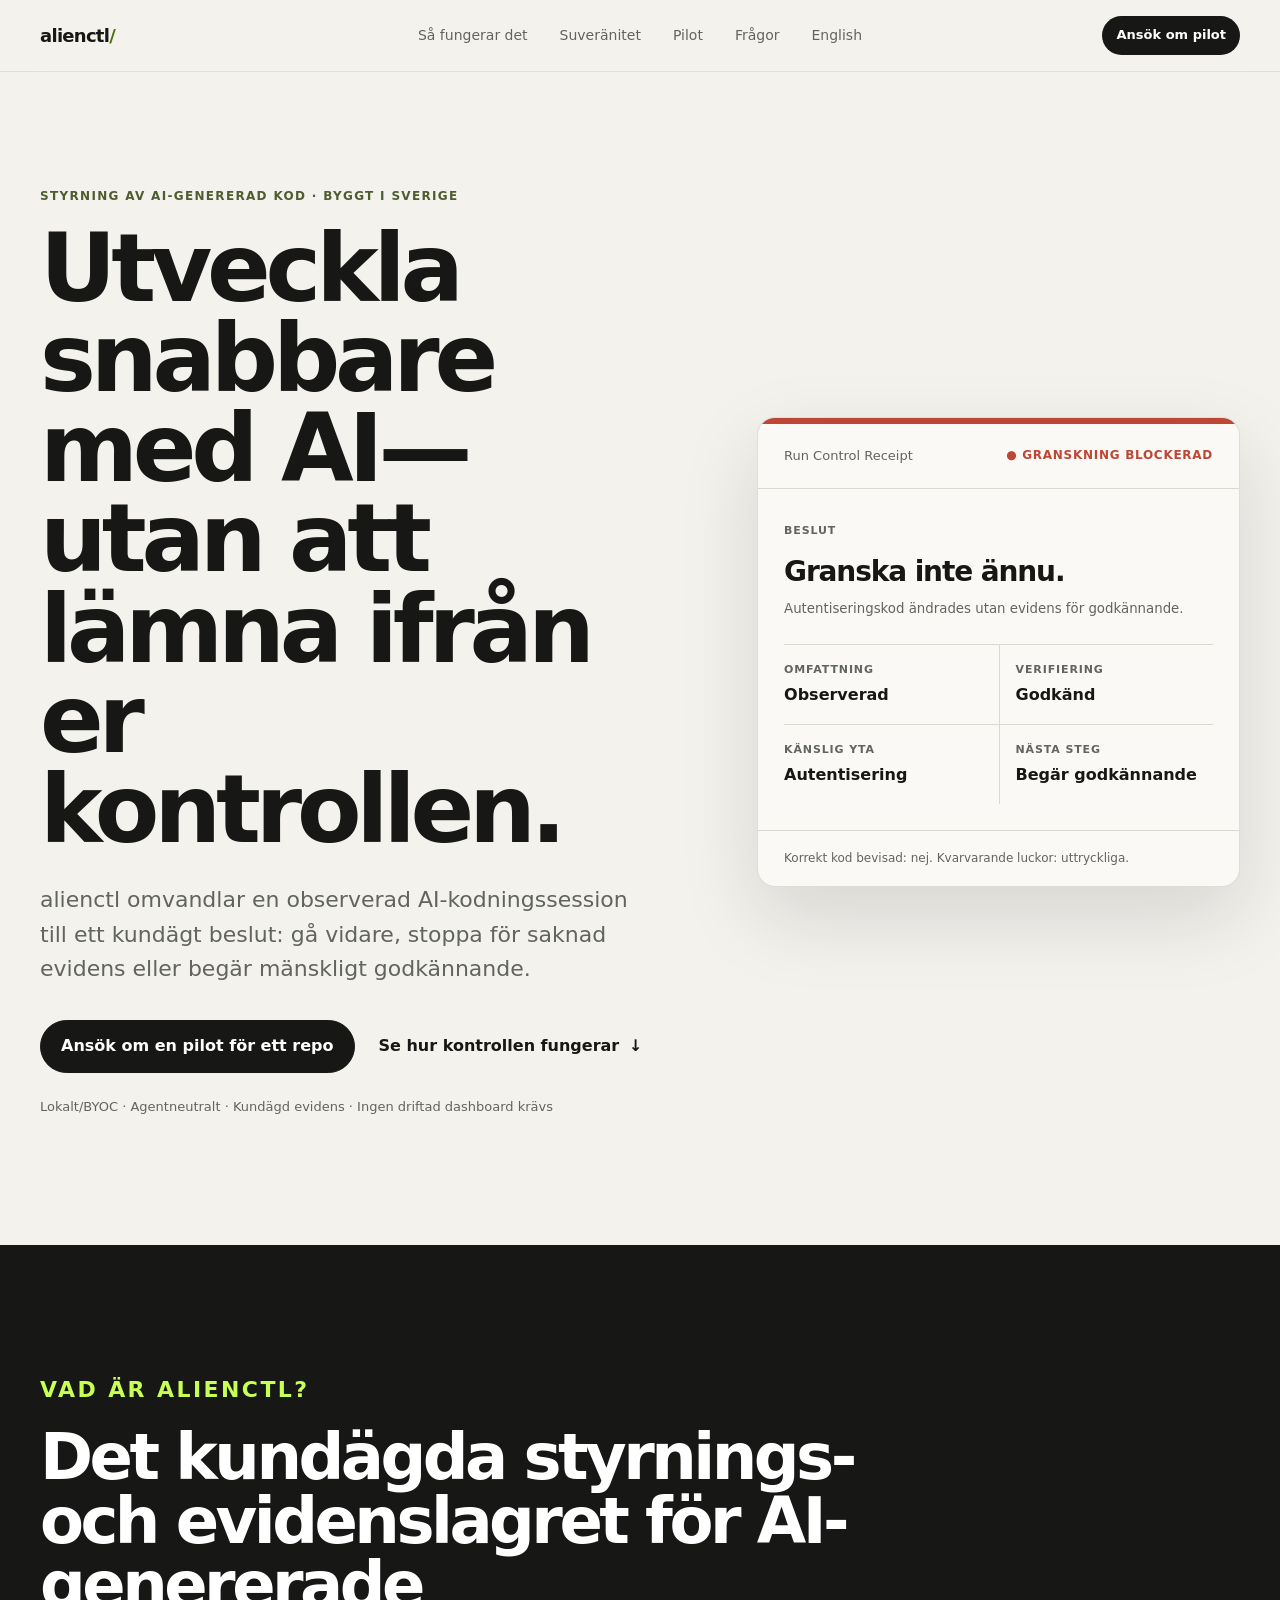
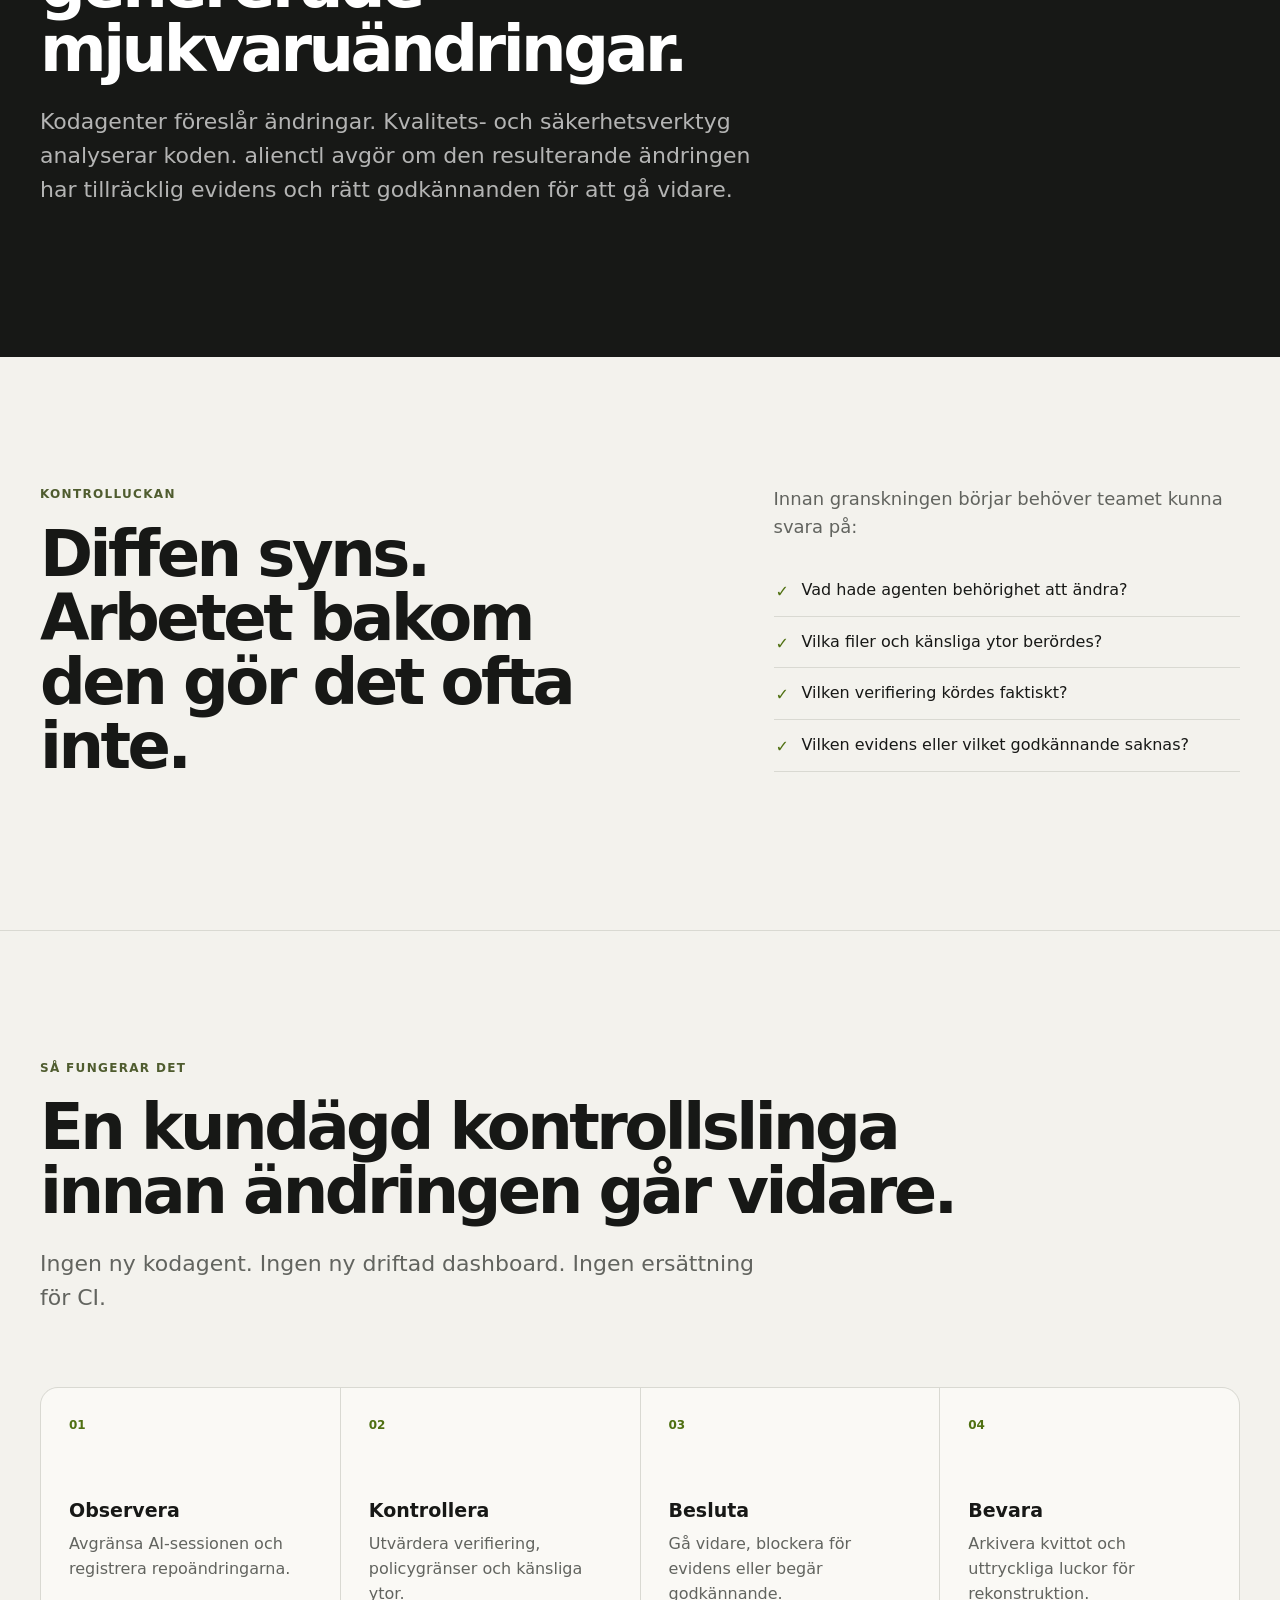
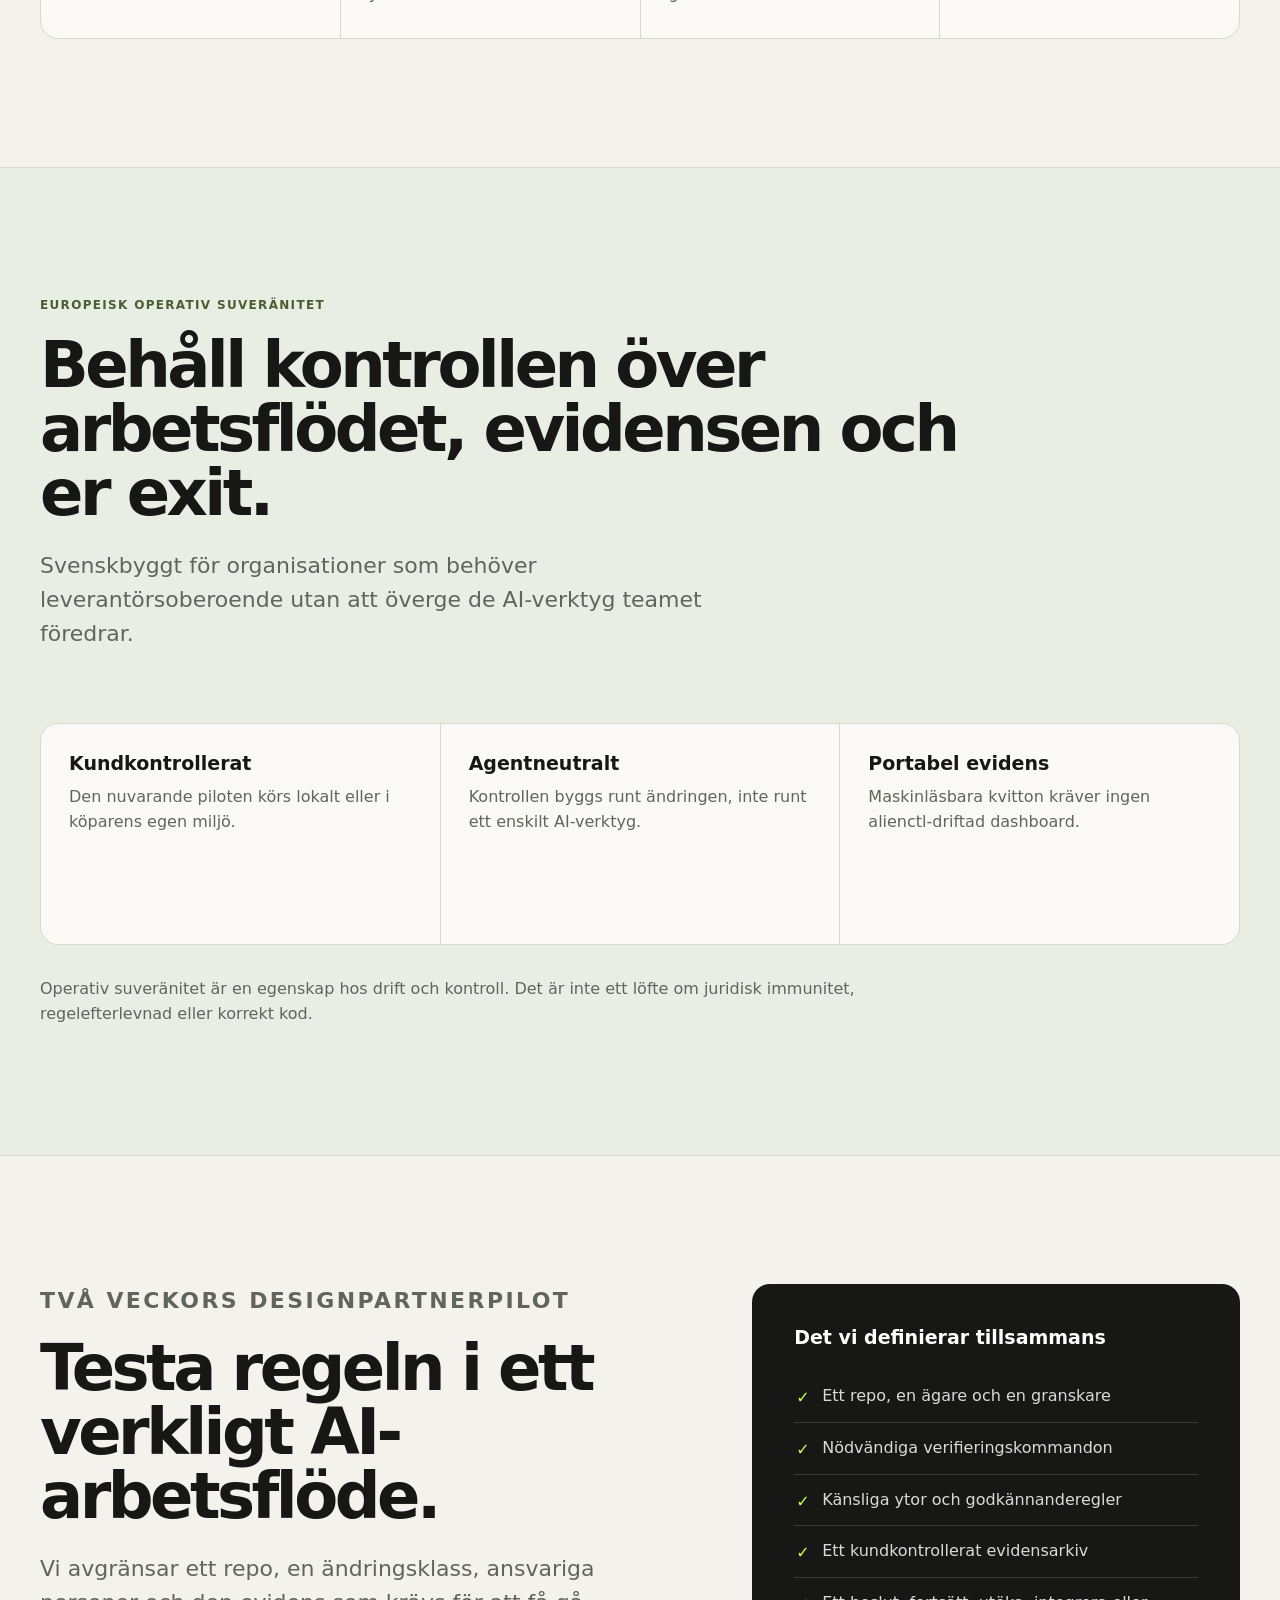
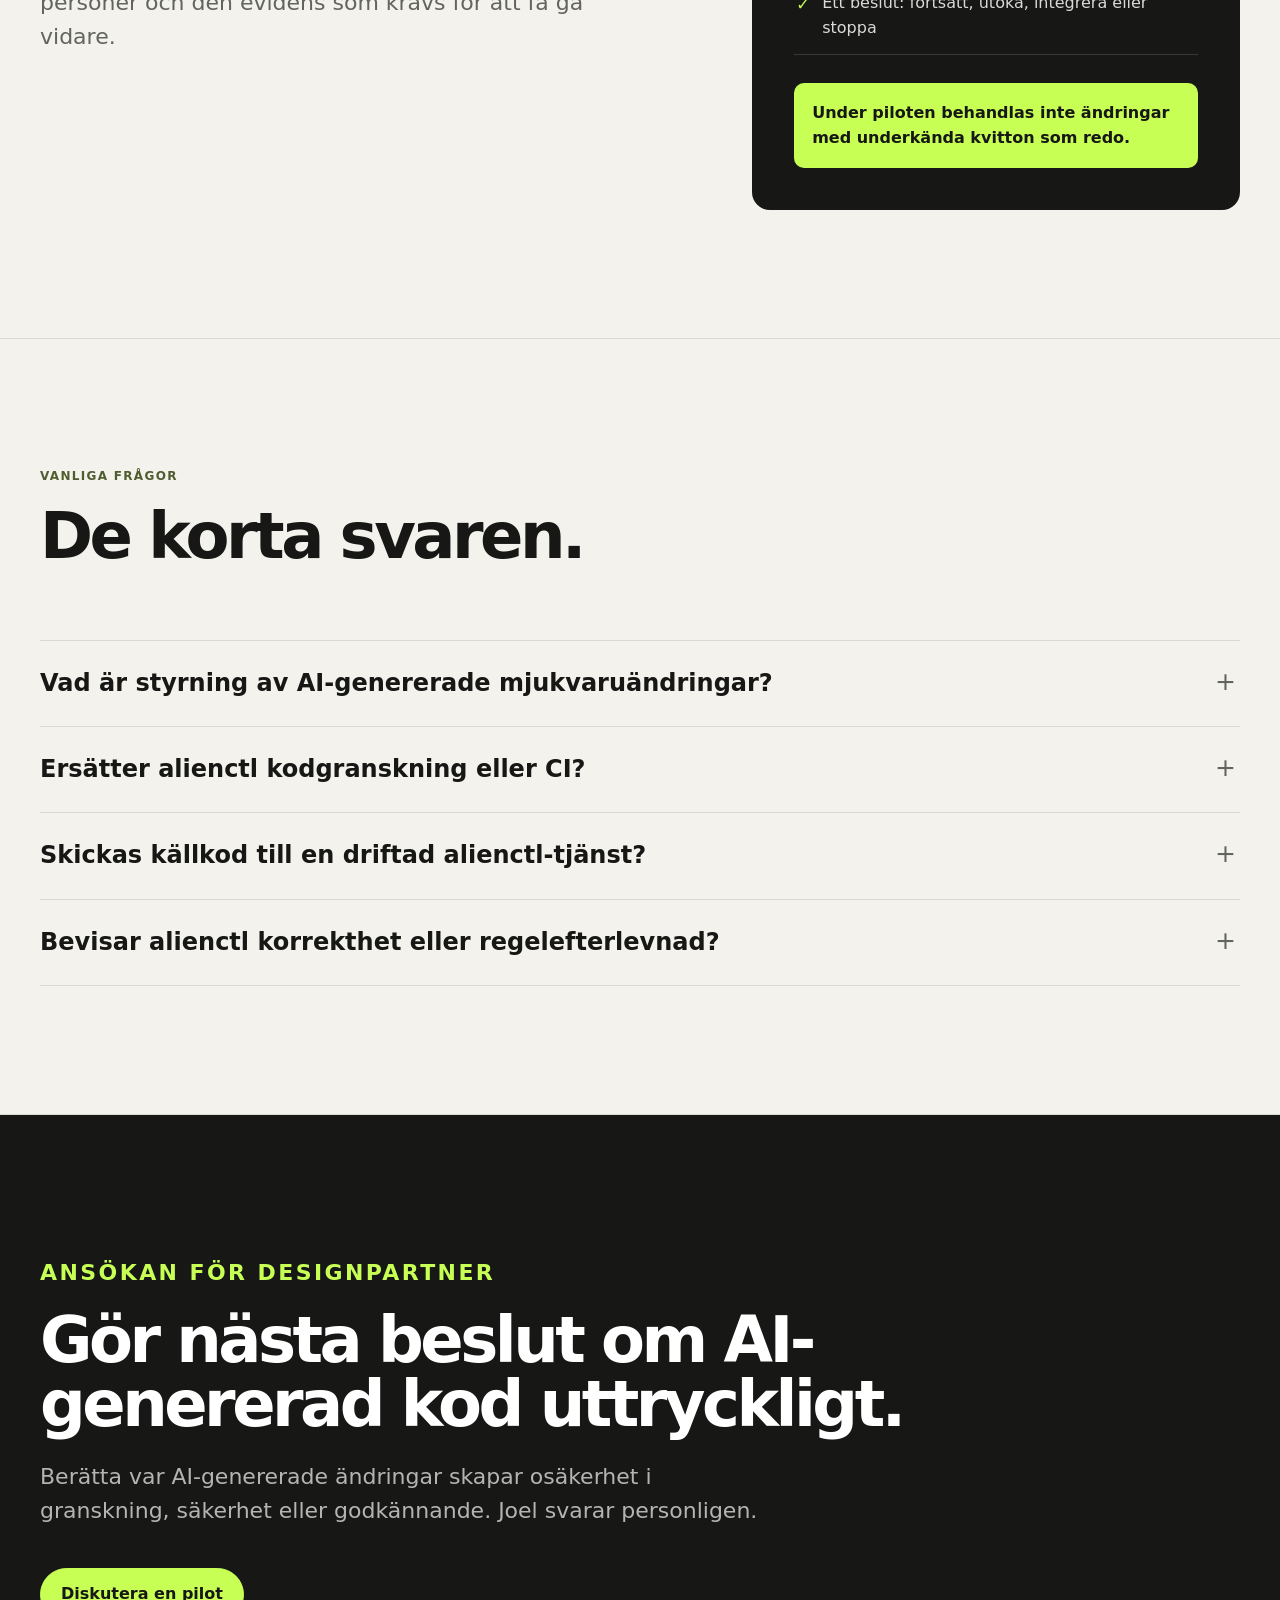
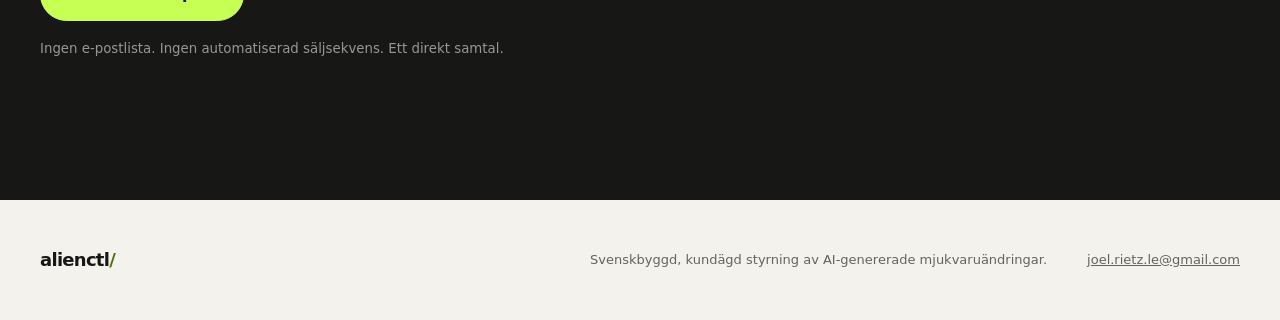
==== sv/index.html @ ac2ae933 "Add Swedish search entry point" ====
<!doctype html>
<html lang="sv">
  <head>
    <meta charset="utf-8">
    <meta name="viewport" content="width=device-width, initial-scale=1">
    <title>Styrning av AI-genererad kod för svenska team | alienctl</title>
    <meta name="description" content="Kundägd styrning och spårbar evidens för AI-genererade mjukvaruändringar. Svenskbyggt, lokalt eller i er molnmiljö, agentneutralt och tydligt med vad som inte är bevisat.">
    <meta name="robots" content="index, follow, max-image-preview:large">
    <meta name="theme-color" content="#f3f2ed">
    <link rel="canonical" href="https://alienctl.com/sv/">
    <link rel="alternate" hreflang="sv" href="https://alienctl.com/sv/">
    <link rel="alternate" hreflang="en" href="https://alienctl.com/">
    <link rel="alternate" hreflang="x-default" href="https://alienctl.com/">
    <link rel="icon" href="/favicon.svg" type="image/svg+xml">
    <link rel="stylesheet" href="/styles.css">
    <meta property="og:type" content="website">
    <meta property="og:locale" content="sv_SE">
    <meta property="og:site_name" content="alienctl">
    <meta property="og:title" content="Utveckla snabbare med AI-genererad kod—utan att lämna ifrån er kontrollen">
    <meta property="og:description" content="Svenskbyggd, kundägd styrning och evidens för AI-genererade mjukvaruändringar.">
    <meta property="og:url" content="https://alienctl.com/sv/">
    <script type="application/ld+json">
      {
        "@context": "https://schema.org",
        "@graph": [
          {
            "@type": "SoftwareApplication",
            "@id": "https://alienctl.com/#software",
            "name": "alienctl",
            "applicationCategory": "DeveloperApplication",
            "operatingSystem": "Linux",
            "url": "https://alienctl.com/sv/",
            "inLanguage": "sv",
            "description": "Ett svenskbyggt, kundägt styrnings- och evidenslager för AI-genererade mjukvaruändringar."
          },
          {
            "@type": "FAQPage",
            "@id": "https://alienctl.com/sv/#faq",
            "inLanguage": "sv",
            "mainEntity": [
              {
                "@type": "Question",
                "name": "Vad är styrning av AI-genererade mjukvaruändringar?",
                "acceptedAnswer": {
                  "@type": "Answer",
                  "text": "Det är en process som kontrollerar uppdrag, behörighet, observerade ändringar, verifiering, godkännanden och kvarvarande evidensluckor innan en AI-genererad ändring behandlas som redo att gå vidare."
                }
              },
              {
                "@type": "Question",
                "name": "Ersätter alienctl kodgranskning eller CI?",
                "acceptedAnswer": {
                  "@type": "Answer",
                  "text": "Nej. CI kontrollerar kod och byggen, och människor bedömer själva ändringen. alienctl avgör om den observerade arbetsprocessen har tillräcklig evidens och rätt godkännanden för att gå vidare."
                }
              },
              {
                "@type": "Question",
                "name": "Bevisar alienctl att koden är korrekt eller regelefterlevande?",
                "acceptedAnswer": {
                  "@type": "Answer",
                  "text": "Nej. alienctl redovisar avgränsad evidens och kvarvarande luckor. Det bevisar inte kodens korrekthet, produktionssäkerhet, regelefterlevnad eller ekonomisk nytta."
                }
              }
            ]
          }
        ]
      }
    </script>
  </head>
  <body>
    <a class="skip-link" href="#main">Hoppa till innehållet</a>
    <header class="site-header" aria-label="Sidhuvud">
      <a class="brand" href="/sv/" aria-label="alienctl startsida">alienctl<span aria-hidden="true">/</span></a>
      <nav class="nav" aria-label="Huvudmeny">
        <a href="#sa-fungerar-det">Så fungerar det</a>
        <a href="#suveranitet">Suveränitet</a>
        <a href="#pilot">Pilot</a>
        <a href="#faq">Frågor</a>
        <a href="/" lang="en">English</a>
      </nav>
      <a class="header-cta" href="#ansok">Ansök om pilot</a>
    </header>

    <main id="main">
      <section class="hero" aria-labelledby="hero-title">
        <div class="hero-copy">
          <p class="eyebrow">Styrning av AI-genererad kod · Byggt i Sverige</p>
          <h1 id="hero-title">Utveckla snabbare med AI—utan att lämna ifrån er kontrollen.</h1>
          <p class="hero-lede">
            alienctl omvandlar en observerad AI-kodningssession till ett kundägt
            beslut: gå vidare, stoppa för saknad evidens eller begär mänskligt godkännande.
          </p>
          <div class="cta-row">
            <a class="button primary" href="#ansok">Ansök om en pilot för ett repo</a>
            <a class="text-link" href="#sa-fungerar-det">Se hur kontrollen fungerar <span aria-hidden="true">↓</span></a>
          </div>
          <p class="trust-line">Lokalt/BYOC · Agentneutralt · Kundägd evidens · Ingen driftad dashboard krävs</p>
        </div>

        <aside class="receipt" aria-label="Exempel på Run Control Receipt">
          <div class="receipt-header">
            <span>Run Control Receipt</span>
            <strong><span aria-hidden="true">●</span> Granskning blockerad</strong>
          </div>
          <div class="receipt-decision">
            <span>Beslut</span>
            <p>Granska inte ännu.</p>
            <small>Autentiseringskod ändrades utan evidens för godkännande.</small>
          </div>
          <dl class="receipt-facts">
            <div><dt>Omfattning</dt><dd>Observerad</dd></div>
            <div><dt>Verifiering</dt><dd>Godkänd</dd></div>
            <div><dt>Känslig yta</dt><dd>Autentisering</dd></div>
            <div><dt>Nästa steg</dt><dd>Begär godkännande</dd></div>
          </dl>
          <p class="receipt-footnote">Korrekt kod bevisad: nej. Kvarvarande luckor: uttryckliga.</p>
        </aside>
      </section>

      <section class="definition" aria-labelledby="definition-title">
        <p class="section-kicker">Vad är alienctl?</p>
        <h2 id="definition-title">Det kundägda styrnings- och evidenslagret för AI-genererade mjukvaruändringar.</h2>
        <p>
          Kodagenter föreslår ändringar. Kvalitets- och säkerhetsverktyg analyserar
          koden. alienctl avgör om den resulterande ändringen har tillräcklig
          evidens och rätt godkännanden för att gå vidare.
        </p>
      </section>

      <section class="section problem" aria-labelledby="problem-title">
        <div class="section-heading">
          <p class="section-kicker">Kontrolluckan</p>
          <h2 id="problem-title">Diffen syns. Arbetet bakom den gör det ofta inte.</h2>
        </div>
        <div class="problem-copy">
          <p>Innan granskningen börjar behöver teamet kunna svara på:</p>
          <ul class="check-list">
            <li>Vad hade agenten behörighet att ändra?</li>
            <li>Vilka filer och känsliga ytor berördes?</li>
            <li>Vilken verifiering kördes faktiskt?</li>
            <li>Vilken evidens eller vilket godkännande saknas?</li>
          </ul>
        </div>
      </section>

      <section class="section" id="sa-fungerar-det" aria-labelledby="how-title">
        <div class="section-heading">
          <p class="section-kicker">Så fungerar det</p>
          <h2 id="how-title">En kundägd kontrollslinga innan ändringen går vidare.</h2>
          <p>Ingen ny kodagent. Ingen ny driftad dashboard. Ingen ersättning för CI.</p>
        </div>
        <ol class="steps">
          <li><span>01</span><h3>Observera</h3><p>Avgränsa AI-sessionen och registrera repoändringarna.</p></li>
          <li><span>02</span><h3>Kontrollera</h3><p>Utvärdera verifiering, policygränser och känsliga ytor.</p></li>
          <li><span>03</span><h3>Besluta</h3><p>Gå vidare, blockera för evidens eller begär godkännande.</p></li>
          <li><span>04</span><h3>Bevara</h3><p>Arkivera kvittot och uttryckliga luckor för rekonstruktion.</p></li>
        </ol>
      </section>

      <section class="section sovereignty" id="suveranitet" aria-labelledby="sovereignty-title">
        <div class="section-heading">
          <p class="section-kicker">Europeisk operativ suveränitet</p>
          <h2 id="sovereignty-title">Behåll kontrollen över arbetsflödet, evidensen och er exit.</h2>
          <p>Svenskbyggt för organisationer som behöver leverantörsoberoende utan att överge de AI-verktyg teamet föredrar.</p>
        </div>
        <div class="sovereignty-grid">
          <article><h3>Kundkontrollerat</h3><p>Den nuvarande piloten körs lokalt eller i köparens egen miljö.</p></article>
          <article><h3>Agentneutralt</h3><p>Kontrollen byggs runt ändringen, inte runt ett enskilt AI-verktyg.</p></article>
          <article><h3>Portabel evidens</h3><p>Maskinläsbara kvitton kräver ingen alienctl-driftad dashboard.</p></article>
        </div>
        <p class="boundary-note">
          Operativ suveränitet är en egenskap hos drift och kontroll. Det är inte
          ett löfte om juridisk immunitet, regelefterlevnad eller korrekt kod.
        </p>
      </section>

      <section class="section pilot" id="pilot" aria-labelledby="pilot-title">
        <div class="pilot-intro">
          <p class="section-kicker">Två veckors designpartnerpilot</p>
          <h2 id="pilot-title">Testa regeln i ett verkligt AI-arbetsflöde.</h2>
          <p>Vi avgränsar ett repo, en ändringsklass, ansvariga personer och den evidens som krävs för att få gå vidare.</p>
        </div>
        <div class="pilot-card">
          <h3>Det vi definierar tillsammans</h3>
          <ul class="check-list">
            <li>Ett repo, en ägare och en granskare</li>
            <li>Nödvändiga verifieringskommandon</li>
            <li>Känsliga ytor och godkännanderegler</li>
            <li>Ett kundkontrollerat evidensarkiv</li>
            <li>Ett beslut: fortsätt, utöka, integrera eller stoppa</li>
          </ul>
          <p class="pilot-rule">Under piloten behandlas inte ändringar med underkända kvitton som redo.</p>
        </div>
      </section>

      <section class="section faq" id="faq" aria-labelledby="faq-title">
        <div class="section-heading">
          <p class="section-kicker">Vanliga frågor</p>
          <h2 id="faq-title">De korta svaren.</h2>
        </div>
        <div class="faq-list">
          <details>
            <summary>Vad är styrning av AI-genererade mjukvaruändringar?</summary>
            <p>En process som kontrollerar uppdrag, behörighet, observerade ändringar, verifiering, godkännanden och kvarvarande evidensluckor innan ändringen går vidare.</p>
          </details>
          <details>
            <summary>Ersätter alienctl kodgranskning eller CI?</summary>
            <p>Nej. CI kontrollerar kod och byggen, och människor bedömer ändringen. alienctl avgör om arbetsprocessen har tillräcklig evidens och rätt godkännanden.</p>
          </details>
          <details>
            <summary>Skickas källkod till en driftad alienctl-tjänst?</summary>
            <p>Den nuvarande piloten är lokal och köparkontrollerad. Den kräver ingen driftad dashboard, tredjepartsanalys eller alienctl-hanterade autentiseringsuppgifter.</p>
          </details>
          <details>
            <summary>Bevisar alienctl korrekthet eller regelefterlevnad?</summary>
            <p>Nej. alienctl redovisar avgränsad evidens och luckor. Det bevisar inte kodens korrekthet, produktionssäkerhet, regelefterlevnad eller ekonomisk nytta.</p>
          </details>
        </div>
      </section>

      <section class="apply" id="ansok" aria-labelledby="apply-title">
        <p class="section-kicker">Ansökan för designpartner</p>
        <h2 id="apply-title">Gör nästa beslut om AI-genererad kod uttryckligt.</h2>
        <p>Berätta var AI-genererade ändringar skapar osäkerhet i granskning, säkerhet eller godkännande. Joel svarar personligen.</p>
        <a class="button light" href="mailto:joel.rietz.le@gmail.com?subject=Svensk%20designpartnerpilot%20f%C3%B6r%20alienctl&amp;body=Organisation%3A%0ARoll%3A%0ALand%3A%0AAI-verktyg%3A%0ATyp%20av%20repo%3A%0ASt%C3%B6rsta%20gransknings-%20eller%20s%C3%A4kerhetsproblemet%3A%0A%C3%96nskad%20start%3A">Diskutera en pilot</a>
        <small>Ingen e-postlista. Ingen automatiserad säljsekvens. Ett direkt samtal.</small>
      </section>
    </main>

    <footer class="site-footer">
      <a class="brand footer-brand" href="/sv/">alienctl<span aria-hidden="true">/</span></a>
      <p>Svenskbyggd, kundägd styrning av AI-genererade mjukvaruändringar.</p>
      <a href="mailto:joel.rietz.le@gmail.com">joel.rietz.le@gmail.com</a>
    </footer>
  </body>
</html>
---- styles.css ----
:root {
  color-scheme: light;
  --ink: #171816;
  --muted: #62645f;
  --line: #d9d9d2;
  --paper: #f3f2ed;
  --surface: #faf9f5;
  --white: #ffffff;
  --signal: #c7ff54;
  --signal-dark: #4f7011;
  --danger: #bd4635;
  --radius: 18px;
  --content: 1200px;
}

* {
  box-sizing: border-box;
}

html {
  scroll-behavior: smooth;
}

body {
  margin: 0;
  background: var(--paper);
  color: var(--ink);
  font-family:
    Inter, ui-sans-serif, system-ui, -apple-system, BlinkMacSystemFont, "Segoe UI",
    sans-serif;
  font-size: 16px;
  line-height: 1.55;
  text-rendering: optimizeLegibility;
}

a {
  color: inherit;
}

button,
a {
  -webkit-tap-highlight-color: transparent;
}

:focus-visible {
  outline: 3px solid var(--signal-dark);
  outline-offset: 4px;
}

.skip-link {
  position: fixed;
  top: 12px;
  left: 12px;
  z-index: 100;
  padding: 10px 14px;
  border-radius: 6px;
  background: var(--ink);
  color: var(--white);
  transform: translateY(-160%);
}

.skip-link:focus {
  transform: translateY(0);
}

.site-header {
  position: sticky;
  top: 0;
  z-index: 20;
  display: grid;
  grid-template-columns: 1fr auto 1fr;
  align-items: center;
  gap: 32px;
  min-height: 72px;
  padding: 12px max(24px, calc((100vw - var(--content)) / 2));
  border-bottom: 1px solid rgba(23, 24, 22, 0.09);
  background: rgba(243, 242, 237, 0.92);
  backdrop-filter: blur(18px);
}

.brand {
  width: max-content;
  font-size: 18px;
  font-weight: 780;
  letter-spacing: -0.04em;
  text-decoration: none;
}

.brand span {
  color: var(--signal-dark);
}

.nav {
  display: flex;
  align-items: center;
  gap: 32px;
  color: var(--muted);
  font-size: 14px;
}

.nav a,
.header-cta,
.text-link {
  text-decoration: none;
}

.nav a:hover,
.header-cta:hover,
.text-link:hover {
  color: var(--ink);
}

.header-cta {
  justify-self: end;
  padding: 9px 14px;
  border-radius: 999px;
  background: var(--ink);
  color: var(--white);
  font-size: 13px;
  font-weight: 720;
}

.hero,
.section,
.definition,
.rule,
.apply,
.site-footer {
  padding-right: max(24px, calc((100vw - var(--content)) / 2));
  padding-left: max(24px, calc((100vw - var(--content)) / 2));
}

.hero {
  display: grid;
  grid-template-columns: minmax(0, 1.12fr) minmax(360px, 0.88fr);
  gap: clamp(48px, 8vw, 112px);
  align-items: center;
  min-height: calc(100svh - 72px);
  padding-top: clamp(64px, 9vw, 128px);
  padding-bottom: clamp(72px, 10vw, 136px);
}

.hero-copy {
  max-width: 720px;
}

.eyebrow,
.section-kicker {
  margin: 0 0 18px;
  color: #4f5c2f;
  font-size: 12px;
  font-weight: 800;
  letter-spacing: 0.11em;
  text-transform: uppercase;
}

h1,
h2,
h3,
p {
  margin-top: 0;
}

h1,
h2 {
  font-weight: 710;
  letter-spacing: -0.055em;
}

h1 {
  max-width: 820px;
  margin-bottom: 28px;
  font-size: clamp(52px, 7.5vw, 94px);
  line-height: 0.96;
}

h2 {
  max-width: 920px;
  margin-bottom: 24px;
  font-size: clamp(36px, 5vw, 64px);
  line-height: 1;
}

h3 {
  margin-bottom: 10px;
  font-size: 19px;
  line-height: 1.22;
}

.hero-lede,
.definition > p,
.section-heading > p:last-child,
.pilot-intro > p,
.apply > p {
  max-width: 720px;
  color: var(--muted);
  font-size: clamp(18px, 2vw, 22px);
}

.cta-row {
  display: flex;
  flex-wrap: wrap;
  align-items: center;
  gap: 24px;
  margin-top: 34px;
}

.button {
  display: inline-flex;
  align-items: center;
  justify-content: center;
  min-height: 52px;
  padding: 13px 20px;
  border: 1px solid var(--ink);
  border-radius: 999px;
  background: var(--ink);
  color: var(--white);
  font-weight: 750;
  text-decoration: none;
  transition: transform 150ms ease, box-shadow 150ms ease, background 150ms ease;
}

.button:hover {
  transform: translateY(-2px);
  box-shadow: 0 10px 24px rgba(23, 24, 22, 0.16);
}

.text-link {
  padding: 10px 0;
  font-weight: 680;
}

.text-link span {
  display: inline-block;
  margin-left: 4px;
  transition: transform 150ms ease;
}

.text-link:hover span {
  transform: translateY(3px);
}

.trust-line {
  margin: 24px 0 0;
  color: var(--muted);
  font-size: 13px;
}

.receipt {
  position: relative;
  width: min(100%, 500px);
  justify-self: end;
  overflow: hidden;
  border: 1px solid rgba(23, 24, 22, 0.12);
  border-radius: var(--radius);
  background: var(--surface);
  box-shadow: 0 30px 80px rgba(23, 24, 22, 0.13);
}

.receipt::before {
  display: block;
  width: 100%;
  height: 6px;
  background: var(--danger);
  content: "";
}

.receipt-header {
  display: flex;
  justify-content: space-between;
  gap: 16px;
  padding: 22px 26px;
  border-bottom: 1px solid var(--line);
  color: var(--muted);
  font-size: 13px;
}

.receipt-header strong {
  color: var(--danger);
  font-size: 12px;
  letter-spacing: 0.06em;
  text-transform: uppercase;
}

.receipt-decision {
  padding: 28px 26px 24px;
}

.receipt-decision > span,
.receipt-facts dt {
  color: var(--muted);
  font-size: 11px;
  font-weight: 760;
  letter-spacing: 0.08em;
  text-transform: uppercase;
}

.receipt-decision p {
  margin: 8px 0 2px;
  font-size: 28px;
  font-weight: 760;
  letter-spacing: -0.04em;
}

.receipt-decision small,
.receipt-footnote {
  color: var(--muted);
}

.receipt-facts {
  display: grid;
  grid-template-columns: 1fr 1fr;
  margin: 0;
  padding: 0 26px 26px;
}

.receipt-facts div {
  padding: 16px 0;
  border-top: 1px solid var(--line);
}

.receipt-facts div:nth-child(odd) {
  padding-right: 16px;
}

.receipt-facts div:nth-child(even) {
  padding-left: 16px;
  border-left: 1px solid var(--line);
}

.receipt-facts dd {
  margin: 5px 0 0;
  font-weight: 680;
}

.receipt-footnote {
  margin: 0;
  padding: 18px 26px;
  border-top: 1px solid var(--line);
  font-size: 12px;
}

.definition,
.rule {
  padding-top: clamp(72px, 10vw, 128px);
  padding-bottom: clamp(72px, 10vw, 128px);
  background: var(--ink);
  color: var(--white);
}

.definition .section-kicker,
.rule .section-kicker,
.apply .section-kicker {
  color: var(--signal);
}

.definition > p,
.rule > p,
.apply > p {
  color: rgba(255, 255, 255, 0.68);
}

.section {
  padding-top: clamp(72px, 10vw, 132px);
  padding-bottom: clamp(72px, 10vw, 132px);
  border-bottom: 1px solid var(--line);
}

.section-heading {
  margin-bottom: clamp(40px, 6vw, 72px);
}

.problem {
  display: grid;
  grid-template-columns: minmax(0, 1.15fr) minmax(320px, 0.85fr);
  gap: clamp(48px, 8vw, 112px);
  align-items: start;
}

.problem .section-heading {
  margin-bottom: 0;
}

.problem-copy > p {
  margin-bottom: 24px;
  color: var(--muted);
  font-size: 18px;
}

.check-list {
  margin: 0;
  padding: 0;
  list-style: none;
}

.check-list li {
  position: relative;
  padding: 13px 0 13px 28px;
  border-bottom: 1px solid var(--line);
}

.check-list li::before {
  position: absolute;
  top: 15px;
  left: 2px;
  color: var(--signal-dark);
  font-weight: 900;
  content: "✓";
}

.steps,
.role-grid,
.distinction-grid,
.layer-grid,
.sovereignty-grid {
  display: grid;
  grid-template-columns: repeat(4, minmax(0, 1fr));
  gap: 1px;
  margin: 0;
  padding: 0;
  border: 1px solid var(--line);
  border-radius: var(--radius);
  background: var(--line);
  overflow: hidden;
  list-style: none;
}

.steps li,
.role-grid article,
.distinction-grid article,
.layer-grid article,
.sovereignty-grid article {
  min-height: 250px;
  padding: 28px;
  background: var(--surface);
}

.steps span,
.role-number {
  display: block;
  margin: 0 0 64px;
  color: var(--signal-dark);
  font-size: 12px;
  font-weight: 800;
}

.steps p,
.role-grid article > p:last-child,
.distinction-grid p {
  margin-bottom: 0;
  color: var(--muted);
}

.rule h2 {
  max-width: 1080px;
  font-size: clamp(42px, 7vw, 84px);
}

.rule > p {
  max-width: 680px;
  margin-bottom: 0;
  font-size: 19px;
}

.role-number {
  margin-bottom: 80px;
}

.distinction {
  background: var(--surface);
}

.distinction-grid article {
  background: var(--paper);
}

.layer-grid {
  grid-template-columns: repeat(3, minmax(0, 1fr));
}

.sovereignty {
  background: #e9eee5;
}

.sovereignty-grid {
  grid-template-columns: repeat(3, minmax(0, 1fr));
}

.sovereignty-grid article {
  min-height: 220px;
}

.sovereignty-grid p {
  color: var(--muted);
}

.table-scroll {
  overflow-x: auto;
}

.layer-grid article {
  background: var(--paper);
}

.layer-grid article > p:last-child {
  margin-bottom: 0;
  color: var(--muted);
}

.boundary-note {
  max-width: 820px;
  margin: 32px 0 0;
  color: var(--muted);
  font-size: 16px;
}

.resources {
  background: var(--surface);
}

.resource-grid {
  display: grid;
  grid-template-columns: repeat(2, minmax(0, 1fr));
  gap: 18px;
}

.resource-grid > a {
  min-height: 320px;
  padding: clamp(28px, 4vw, 42px);
  border: 1px solid var(--line);
  border-radius: var(--radius);
  background: var(--paper);
  text-decoration: none;
  transition: transform 150ms ease, box-shadow 150ms ease;
}

.resource-grid > a:hover {
  transform: translateY(-3px);
  box-shadow: 0 18px 44px rgba(23, 24, 22, 0.1);
}

.resource-grid span {
  display: block;
  margin-bottom: 56px;
  color: var(--signal-dark);
  font-size: 12px;
  font-weight: 800;
  letter-spacing: 0.08em;
  text-transform: uppercase;
}

.resource-grid h3 {
  max-width: 520px;
  font-size: clamp(24px, 3vw, 34px);
  letter-spacing: -0.04em;
}

.resource-grid p {
  max-width: 560px;
  color: var(--muted);
}

.resource-grid strong {
  display: inline-block;
  margin-top: 20px;
  font-size: 14px;
}

.guide-main {
  background: var(--surface);
}

.guide-hero,
.guide-content,
.guide-cta {
  padding-right: max(24px, calc((100vw - 860px) / 2));
  padding-left: max(24px, calc((100vw - 860px) / 2));
}

.guide-hero {
  padding-top: clamp(72px, 10vw, 132px);
  padding-bottom: clamp(64px, 8vw, 104px);
}

.guide-hero h1 {
  max-width: 900px;
  font-size: clamp(46px, 7vw, 78px);
}

.guide-meta {
  margin: 26px 0 0;
  color: var(--muted);
  font-size: 13px;
}

.guide-content {
  padding-bottom: clamp(80px, 10vw, 140px);
}

.guide-content h2 {
  margin-top: 72px;
  font-size: clamp(30px, 4vw, 46px);
}

.guide-content h3 {
  margin-top: 38px;
  font-size: 23px;
}

.guide-content p,
.guide-content li {
  color: #454741;
  font-size: 18px;
  line-height: 1.72;
}

.guide-content ul,
.guide-content ol {
  padding-left: 24px;
}

.guide-content li {
  margin-bottom: 12px;
}

.answer-box {
  margin: 36px 0 52px;
  padding: 28px;
  border-left: 5px solid var(--signal-dark);
  background: var(--paper);
}

.answer-box p {
  margin: 0;
  color: var(--ink);
  font-size: 20px;
  font-weight: 650;
}

.guide-table {
  width: 100%;
  margin: 30px 0;
  border-collapse: collapse;
}

.guide-table th,
.guide-table td {
  padding: 16px 12px;
  border-bottom: 1px solid var(--line);
  text-align: left;
  vertical-align: top;
}

.guide-table th {
  font-size: 13px;
  text-transform: uppercase;
}

.guide-cta {
  padding-top: 72px;
  padding-bottom: 72px;
  background: var(--ink);
  color: var(--white);
}

.guide-cta p {
  max-width: 680px;
  color: rgba(255, 255, 255, 0.7);
}

.pilot {
  display: grid;
  grid-template-columns: minmax(0, 1fr) minmax(360px, 0.8fr);
  gap: clamp(48px, 8vw, 112px);
  align-items: start;
}

.pilot-card {
  padding: clamp(28px, 4vw, 42px);
  border-radius: var(--radius);
  background: var(--ink);
  color: var(--white);
}

.pilot-card h3 {
  margin-bottom: 22px;
}

.pilot-card .check-list li {
  border-color: rgba(255, 255, 255, 0.14);
  color: rgba(255, 255, 255, 0.84);
}

.pilot-card .check-list li::before {
  color: var(--signal);
}

.pilot-rule {
  margin: 28px 0 0;
  padding: 18px;
  border-radius: 10px;
  background: var(--signal);
  color: var(--ink);
  font-weight: 730;
}

.faq-list {
  border-top: 1px solid var(--line);
}

.faq details {
  border-bottom: 1px solid var(--line);
}

.faq summary {
  position: relative;
  padding: 24px 52px 24px 0;
  cursor: pointer;
  font-size: clamp(19px, 2vw, 24px);
  font-weight: 680;
  list-style: none;
}

.faq summary::-webkit-details-marker {
  display: none;
}

.faq summary::after {
  position: absolute;
  top: 22px;
  right: 4px;
  color: var(--muted);
  font-size: 25px;
  font-weight: 400;
  content: "+";
  transition: transform 150ms ease;
}

.faq details[open] summary::after {
  transform: rotate(45deg);
}

.faq details p {
  max-width: 760px;
  margin-bottom: 28px;
  color: var(--muted);
  font-size: 17px;
}

.apply {
  padding-top: clamp(80px, 11vw, 144px);
  padding-bottom: clamp(80px, 11vw, 144px);
  background: var(--ink);
  color: var(--white);
}

.apply h2 {
  max-width: 960px;
}

.apply .button {
  margin-top: 18px;
  border-color: var(--signal);
  background: var(--signal);
  color: var(--ink);
}

.apply small {
  display: block;
  margin-top: 18px;
  color: rgba(255, 255, 255, 0.55);
}

.site-footer {
  display: grid;
  grid-template-columns: 1fr auto auto;
  gap: 40px;
  align-items: center;
  min-height: 120px;
  color: var(--muted);
  font-size: 13px;
}

.site-footer p {
  margin: 0;
}

.footer-brand {
  color: var(--ink);
}

@media (max-width: 980px) {
  .hero,
  .problem,
  .pilot {
    grid-template-columns: 1fr;
  }

  .hero {
    min-height: auto;
  }

  .receipt {
    justify-self: start;
  }

  .steps,
  .role-grid,
  .distinction-grid,
  .layer-grid,
  .sovereignty-grid,
  .resource-grid {
    grid-template-columns: repeat(2, minmax(0, 1fr));
  }
}

@media (max-width: 720px) {
  .site-header {
    grid-template-columns: 1fr auto;
    gap: 16px;
  }

  .nav {
    display: none;
  }

  .hero {
    padding-top: 56px;
  }

  .steps,
  .role-grid,
  .distinction-grid,
  .layer-grid,
  .sovereignty-grid,
  .resource-grid {
    grid-template-columns: 1fr;
  }

  .steps li,
  .role-grid article,
  .distinction-grid article {
    min-height: auto;
  }

  .steps span,
  .role-number {
    margin-bottom: 36px;
  }

  .site-footer {
    grid-template-columns: 1fr;
    gap: 12px;
    padding-top: 36px;
    padding-bottom: 36px;
  }
}

@media (max-width: 520px) {
  h1 {
    font-size: clamp(44px, 13vw, 62px);
  }

  .cta-row {
    align-items: stretch;
    flex-direction: column;
  }

  .button {
    width: 100%;
    text-align: center;
  }

  .receipt-header {
    align-items: flex-start;
    flex-direction: column;
  }

  .receipt-facts {
    grid-template-columns: 1fr;
  }

  .receipt-facts div:nth-child(odd),
  .receipt-facts div:nth-child(even) {
    padding-right: 0;
    padding-left: 0;
    border-left: 0;
  }
}

@media (prefers-reduced-motion: reduce) {
  html {
    scroll-behavior: auto;
  }

  *,
  *::before,
  *::after {
    scroll-behavior: auto !important;
    transition-duration: 0.01ms !important;
  }
}
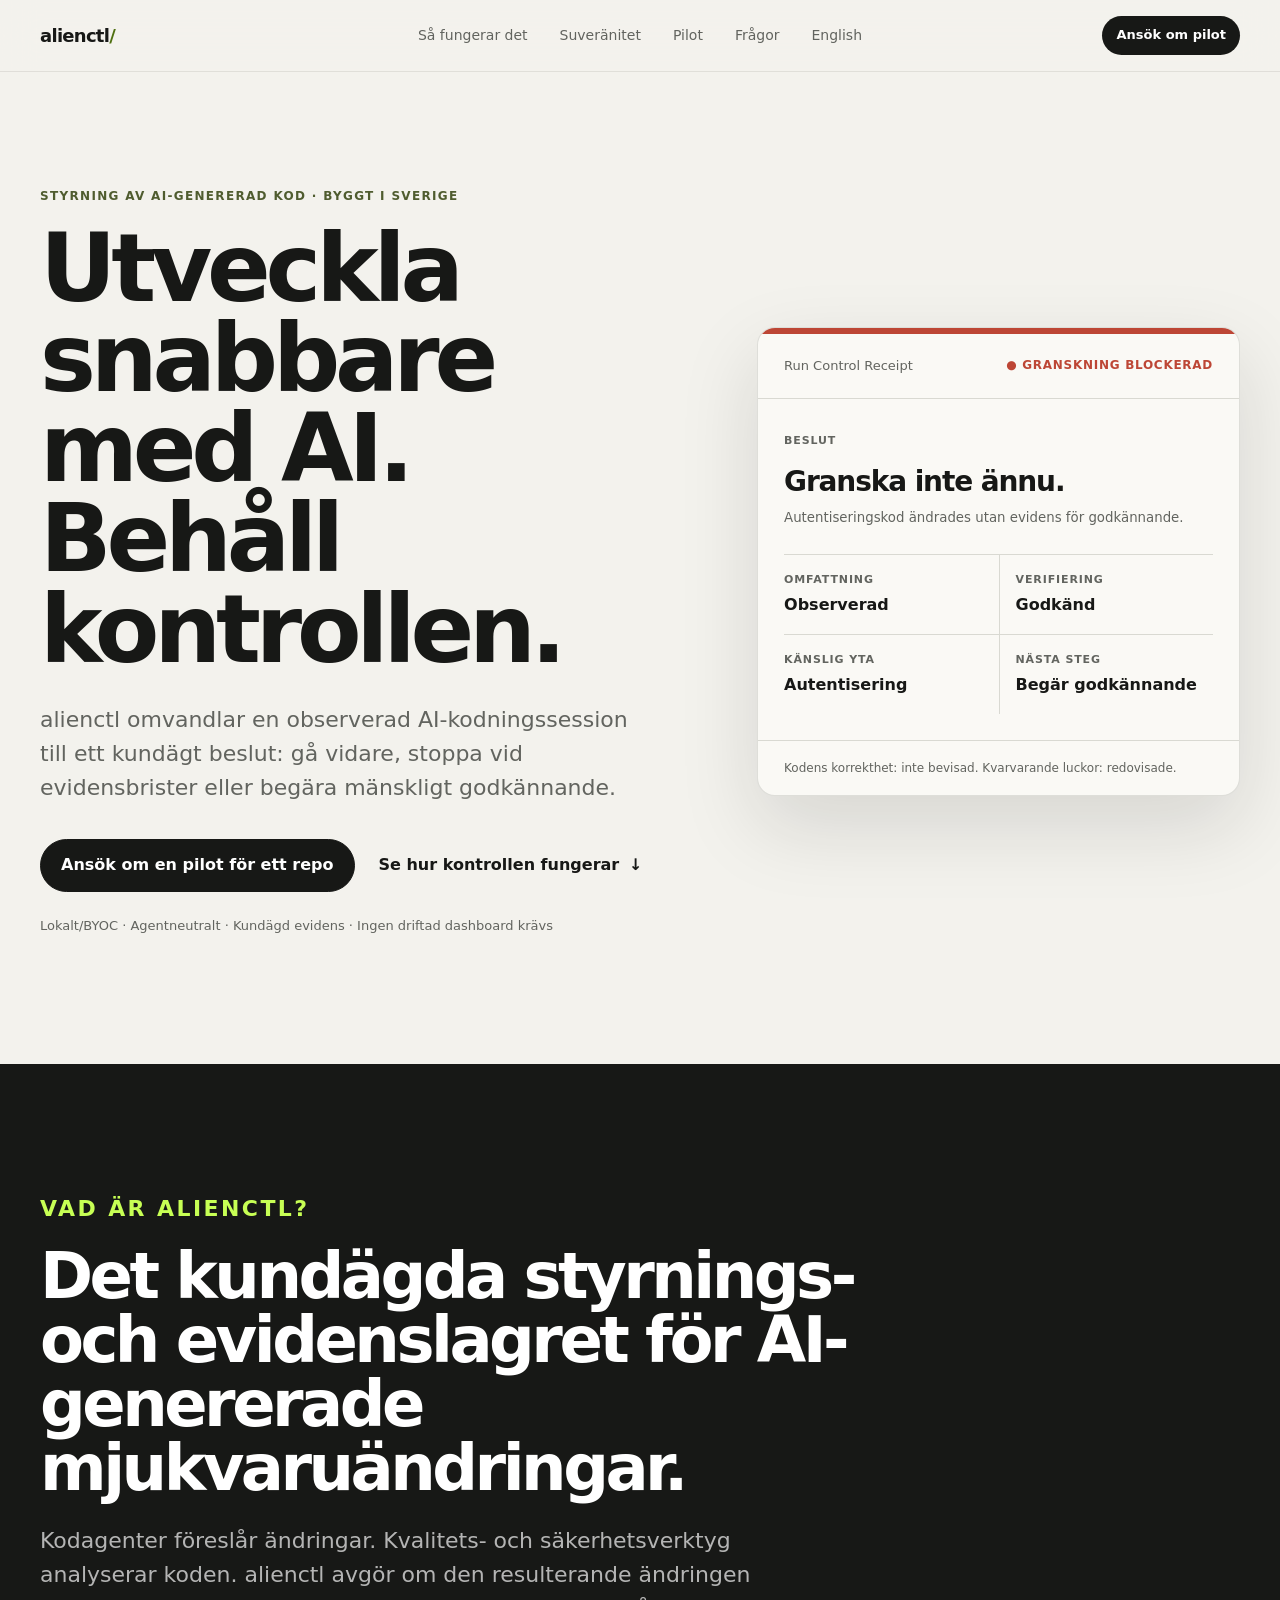
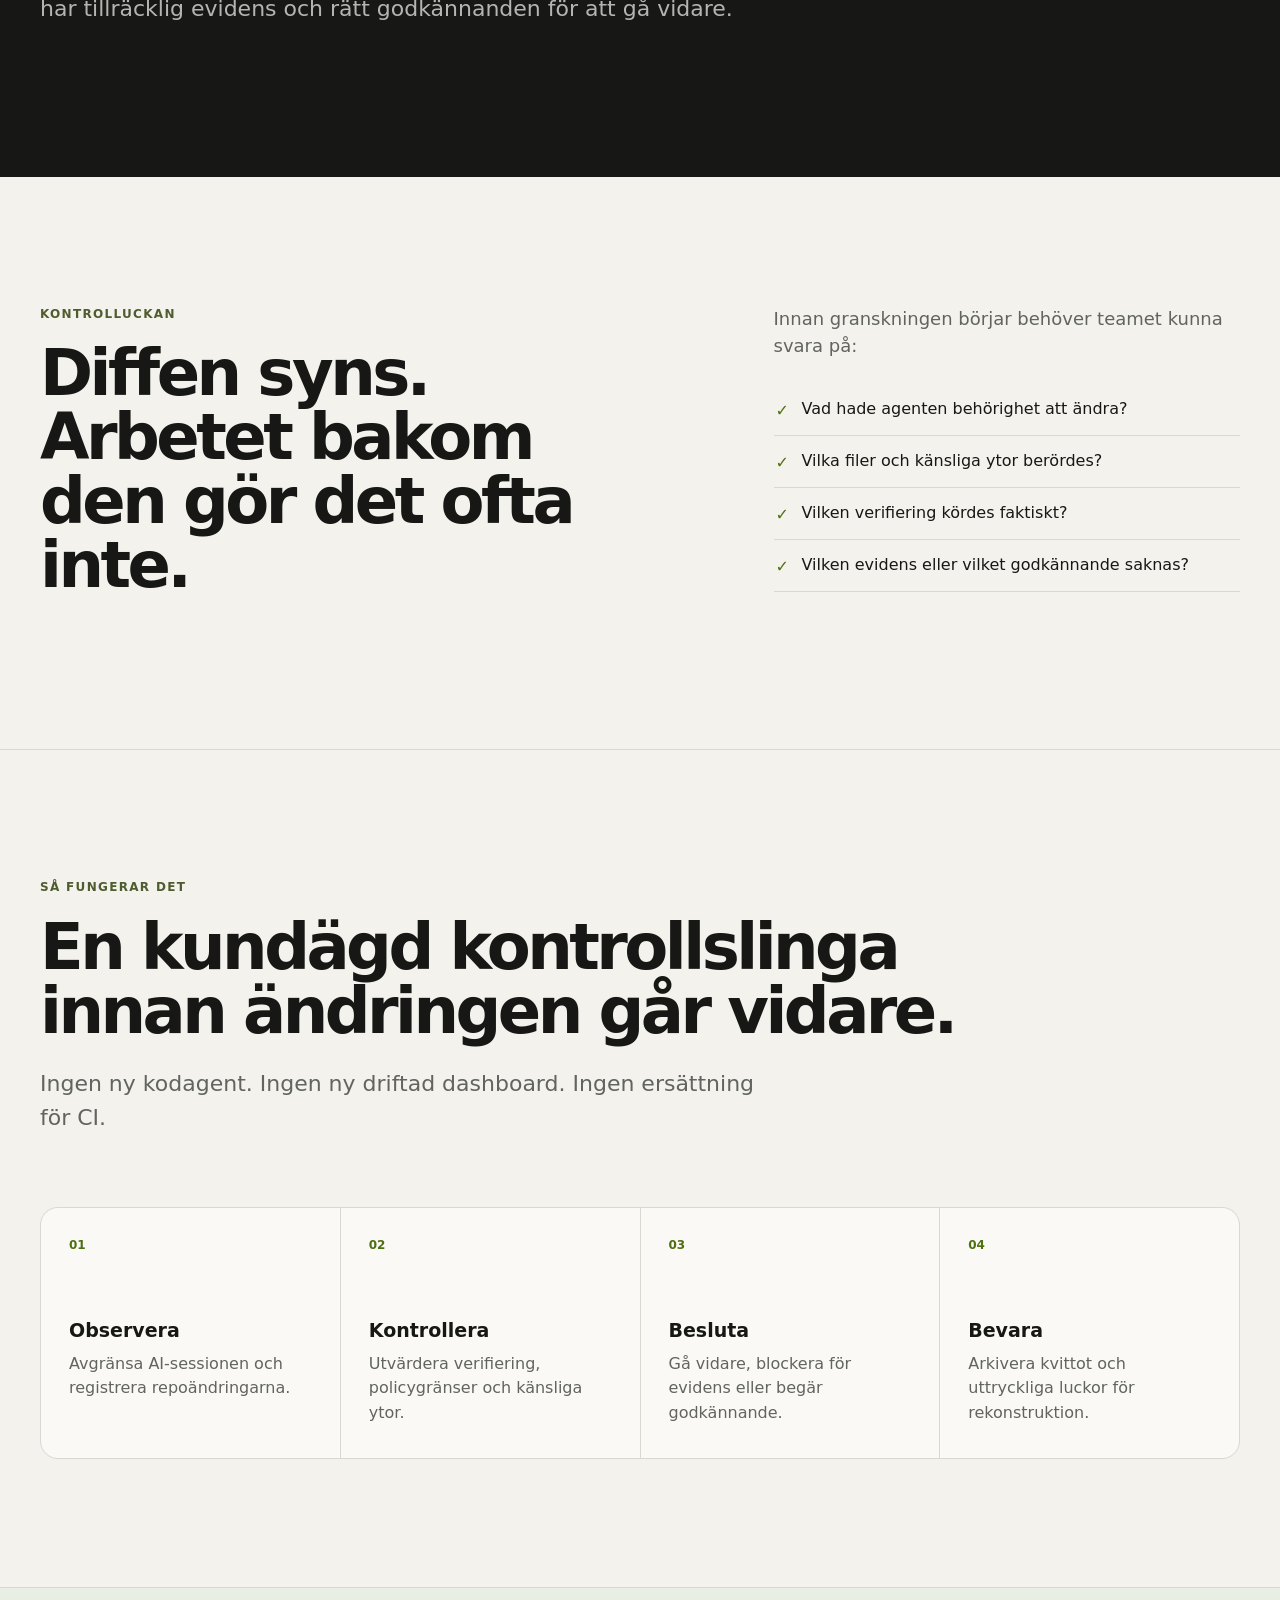
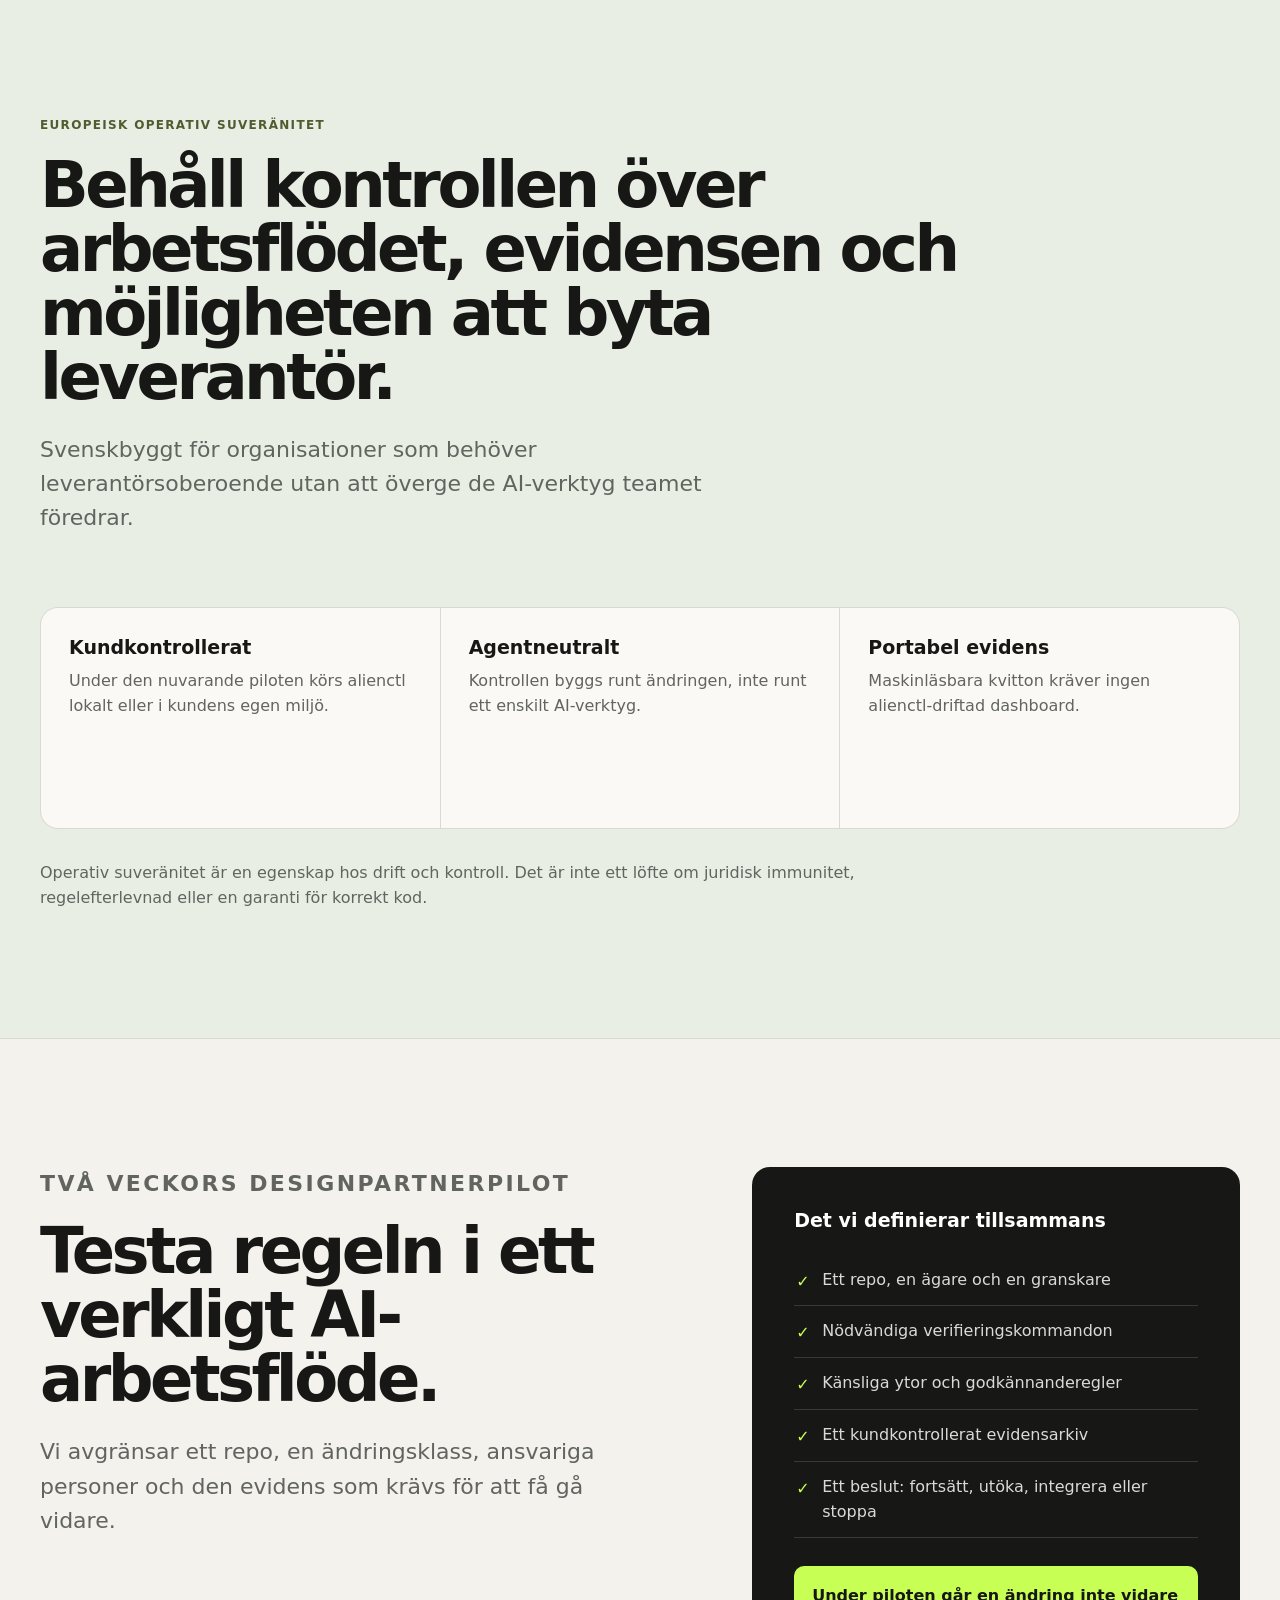
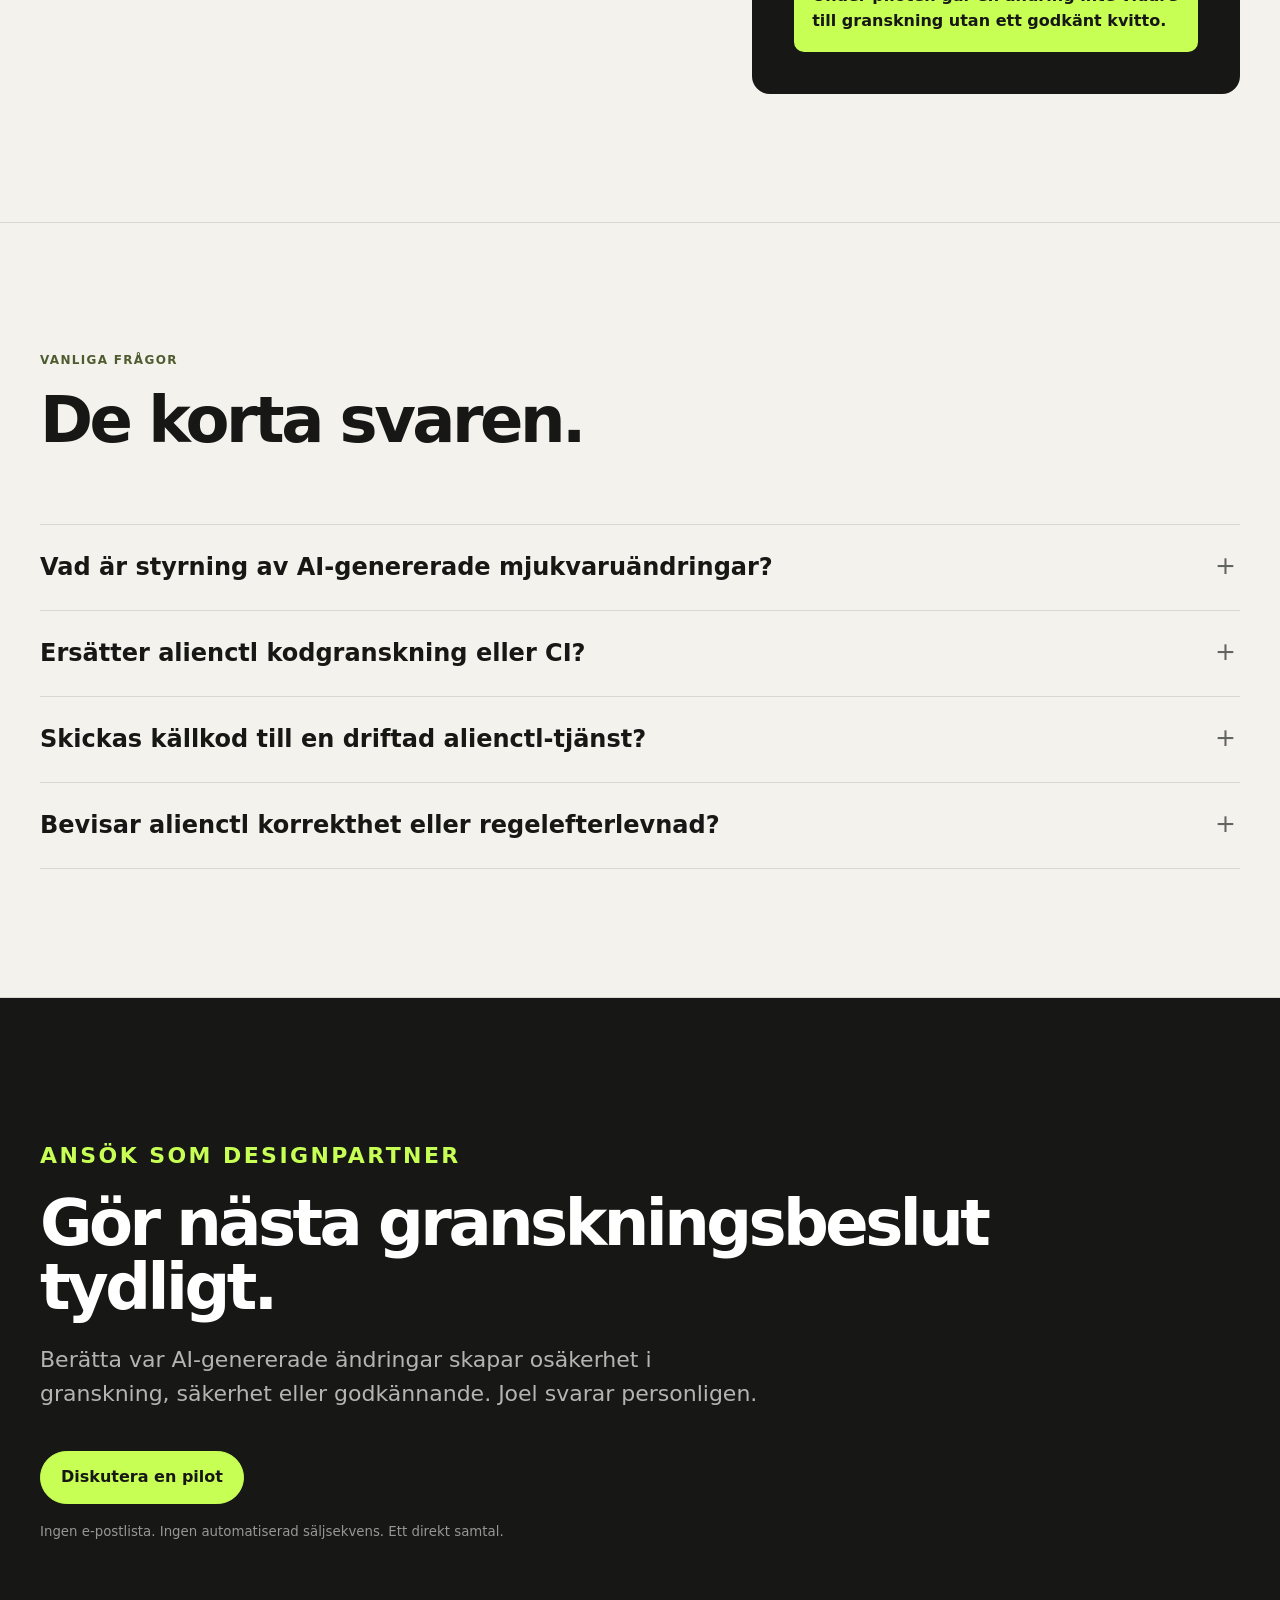
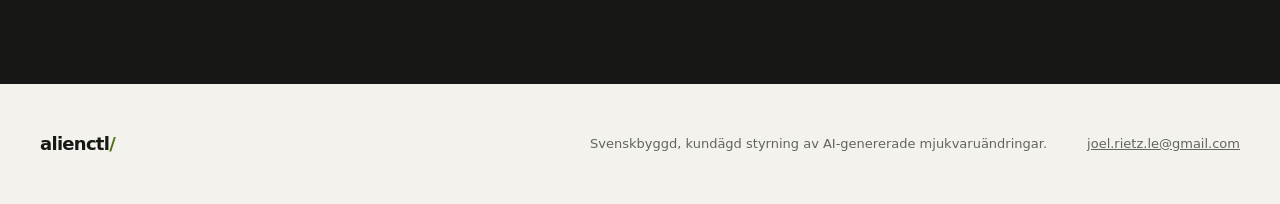
==== commit 1a3014b0: "Polish public site copy and terminology" ====
--- a/sv/index.html
+++ b/sv/index.html
@@ -16,13 +16,23 @@
     <meta property="og:type" content="website">
     <meta property="og:locale" content="sv_SE">
     <meta property="og:site_name" content="alienctl">
-    <meta property="og:title" content="Utveckla snabbare med AI-genererad kod—utan att lämna ifrån er kontrollen">
+    <meta property="og:title" content="Utveckla snabbare med AI. Behåll kontrollen.">
     <meta property="og:description" content="Svenskbyggd, kundägd styrning och evidens för AI-genererade mjukvaruändringar.">
     <meta property="og:url" content="https://alienctl.com/sv/">
     <script type="application/ld+json">
       {
         "@context": "https://schema.org",
         "@graph": [
+          {
+            "@type": "Organization",
+            "@id": "https://alienctl.com/#organization",
+            "name": "alienctl",
+            "url": "https://alienctl.com/",
+            "email": "joel.rietz.le@gmail.com",
+            "sameAs": [
+              "https://www.linkedin.com/company/alienctl/"
+            ]
+          },
           {
             "@type": "SoftwareApplication",
             "@id": "https://alienctl.com/#software",
@@ -31,7 +41,10 @@
             "operatingSystem": "Linux",
             "url": "https://alienctl.com/sv/",
             "inLanguage": "sv",
-            "description": "Ett svenskbyggt, kundägt styrnings- och evidenslager för AI-genererade mjukvaruändringar."
+            "description": "Ett svenskbyggt, kundägt styrnings- och evidenslager för AI-genererade mjukvaruändringar.",
+            "provider": {
+              "@id": "https://alienctl.com/#organization"
+            }
           },
           {
             "@type": "FAQPage",
@@ -86,10 +99,10 @@
       <section class="hero" aria-labelledby="hero-title">
         <div class="hero-copy">
           <p class="eyebrow">Styrning av AI-genererad kod · Byggt i Sverige</p>
-          <h1 id="hero-title">Utveckla snabbare med AI—utan att lämna ifrån er kontrollen.</h1>
+          <h1 id="hero-title">Utveckla snabbare med AI. Behåll kontrollen.</h1>
           <p class="hero-lede">
             alienctl omvandlar en observerad AI-kodningssession till ett kundägt
-            beslut: gå vidare, stoppa för saknad evidens eller begär mänskligt godkännande.
+            beslut: gå vidare, stoppa vid evidensbrister eller begära mänskligt godkännande.
           </p>
           <div class="cta-row">
             <a class="button primary" href="#ansok">Ansök om en pilot för ett repo</a>
@@ -114,7 +127,7 @@
             <div><dt>Känslig yta</dt><dd>Autentisering</dd></div>
             <div><dt>Nästa steg</dt><dd>Begär godkännande</dd></div>
           </dl>
-          <p class="receipt-footnote">Korrekt kod bevisad: nej. Kvarvarande luckor: uttryckliga.</p>
+          <p class="receipt-footnote">Kodens korrekthet: inte bevisad. Kvarvarande luckor: redovisade.</p>
         </aside>
       </section>
 
@@ -161,17 +174,17 @@
       <section class="section sovereignty" id="suveranitet" aria-labelledby="sovereignty-title">
         <div class="section-heading">
           <p class="section-kicker">Europeisk operativ suveränitet</p>
-          <h2 id="sovereignty-title">Behåll kontrollen över arbetsflödet, evidensen och er exit.</h2>
+          <h2 id="sovereignty-title">Behåll kontrollen över arbetsflödet, evidensen och möjligheten att byta leverantör.</h2>
           <p>Svenskbyggt för organisationer som behöver leverantörsoberoende utan att överge de AI-verktyg teamet föredrar.</p>
         </div>
         <div class="sovereignty-grid">
-          <article><h3>Kundkontrollerat</h3><p>Den nuvarande piloten körs lokalt eller i köparens egen miljö.</p></article>
+          <article><h3>Kundkontrollerat</h3><p>Under den nuvarande piloten körs alienctl lokalt eller i kundens egen miljö.</p></article>
           <article><h3>Agentneutralt</h3><p>Kontrollen byggs runt ändringen, inte runt ett enskilt AI-verktyg.</p></article>
           <article><h3>Portabel evidens</h3><p>Maskinläsbara kvitton kräver ingen alienctl-driftad dashboard.</p></article>
         </div>
         <p class="boundary-note">
           Operativ suveränitet är en egenskap hos drift och kontroll. Det är inte
-          ett löfte om juridisk immunitet, regelefterlevnad eller korrekt kod.
+          ett löfte om juridisk immunitet, regelefterlevnad eller en garanti för korrekt kod.
         </p>
       </section>
 
@@ -190,7 +203,7 @@
             <li>Ett kundkontrollerat evidensarkiv</li>
             <li>Ett beslut: fortsätt, utöka, integrera eller stoppa</li>
           </ul>
-          <p class="pilot-rule">Under piloten behandlas inte ändringar med underkända kvitton som redo.</p>
+          <p class="pilot-rule">Under piloten går en ändring inte vidare till granskning utan ett godkänt kvitto.</p>
         </div>
       </section>
 
@@ -220,8 +233,8 @@
       </section>
 
       <section class="apply" id="ansok" aria-labelledby="apply-title">
-        <p class="section-kicker">Ansökan för designpartner</p>
-        <h2 id="apply-title">Gör nästa beslut om AI-genererad kod uttryckligt.</h2>
+        <p class="section-kicker">Ansök som designpartner</p>
+        <h2 id="apply-title">Gör nästa granskningsbeslut tydligt.</h2>
         <p>Berätta var AI-genererade ändringar skapar osäkerhet i granskning, säkerhet eller godkännande. Joel svarar personligen.</p>
         <a class="button light" href="mailto:joel.rietz.le@gmail.com?subject=Svensk%20designpartnerpilot%20f%C3%B6r%20alienctl&amp;body=Organisation%3A%0ARoll%3A%0ALand%3A%0AAI-verktyg%3A%0ATyp%20av%20repo%3A%0ASt%C3%B6rsta%20gransknings-%20eller%20s%C3%A4kerhetsproblemet%3A%0A%C3%96nskad%20start%3A">Diskutera en pilot</a>
         <small>Ingen e-postlista. Ingen automatiserad säljsekvens. Ett direkt samtal.</small>
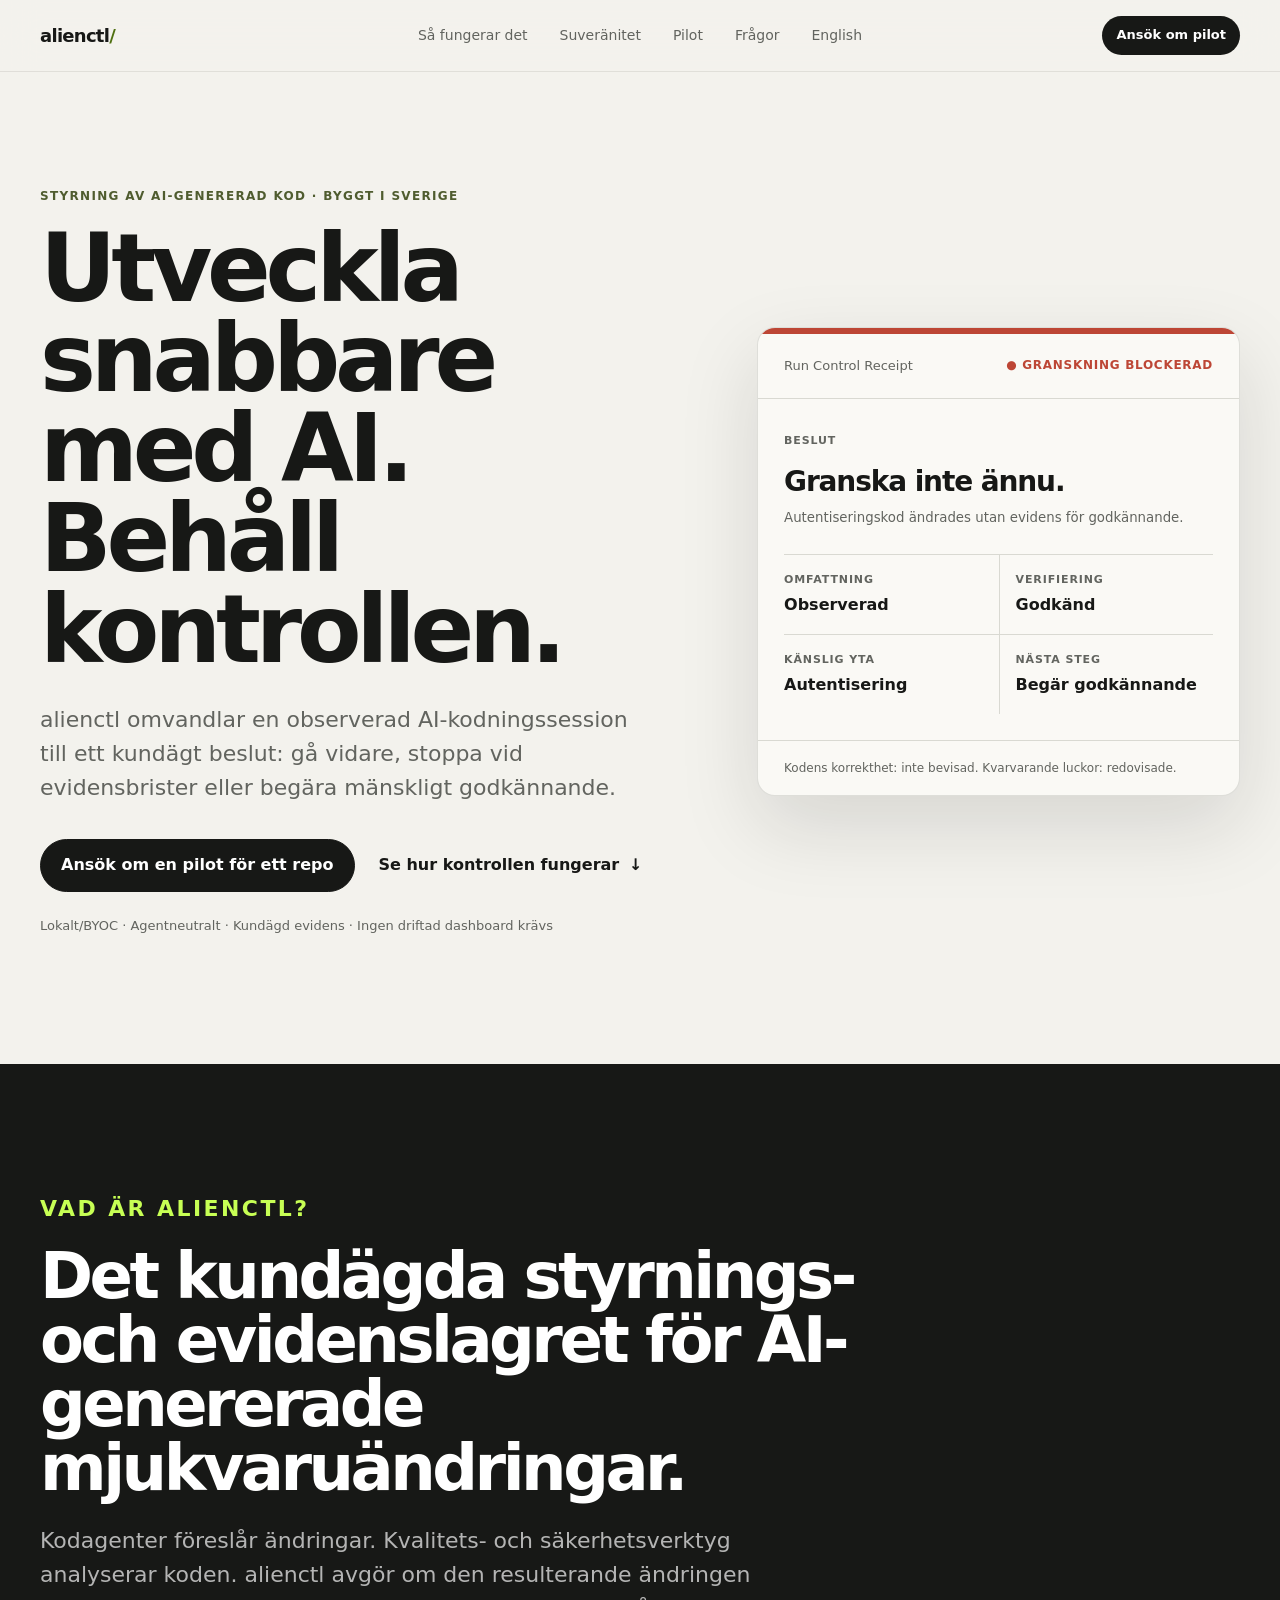
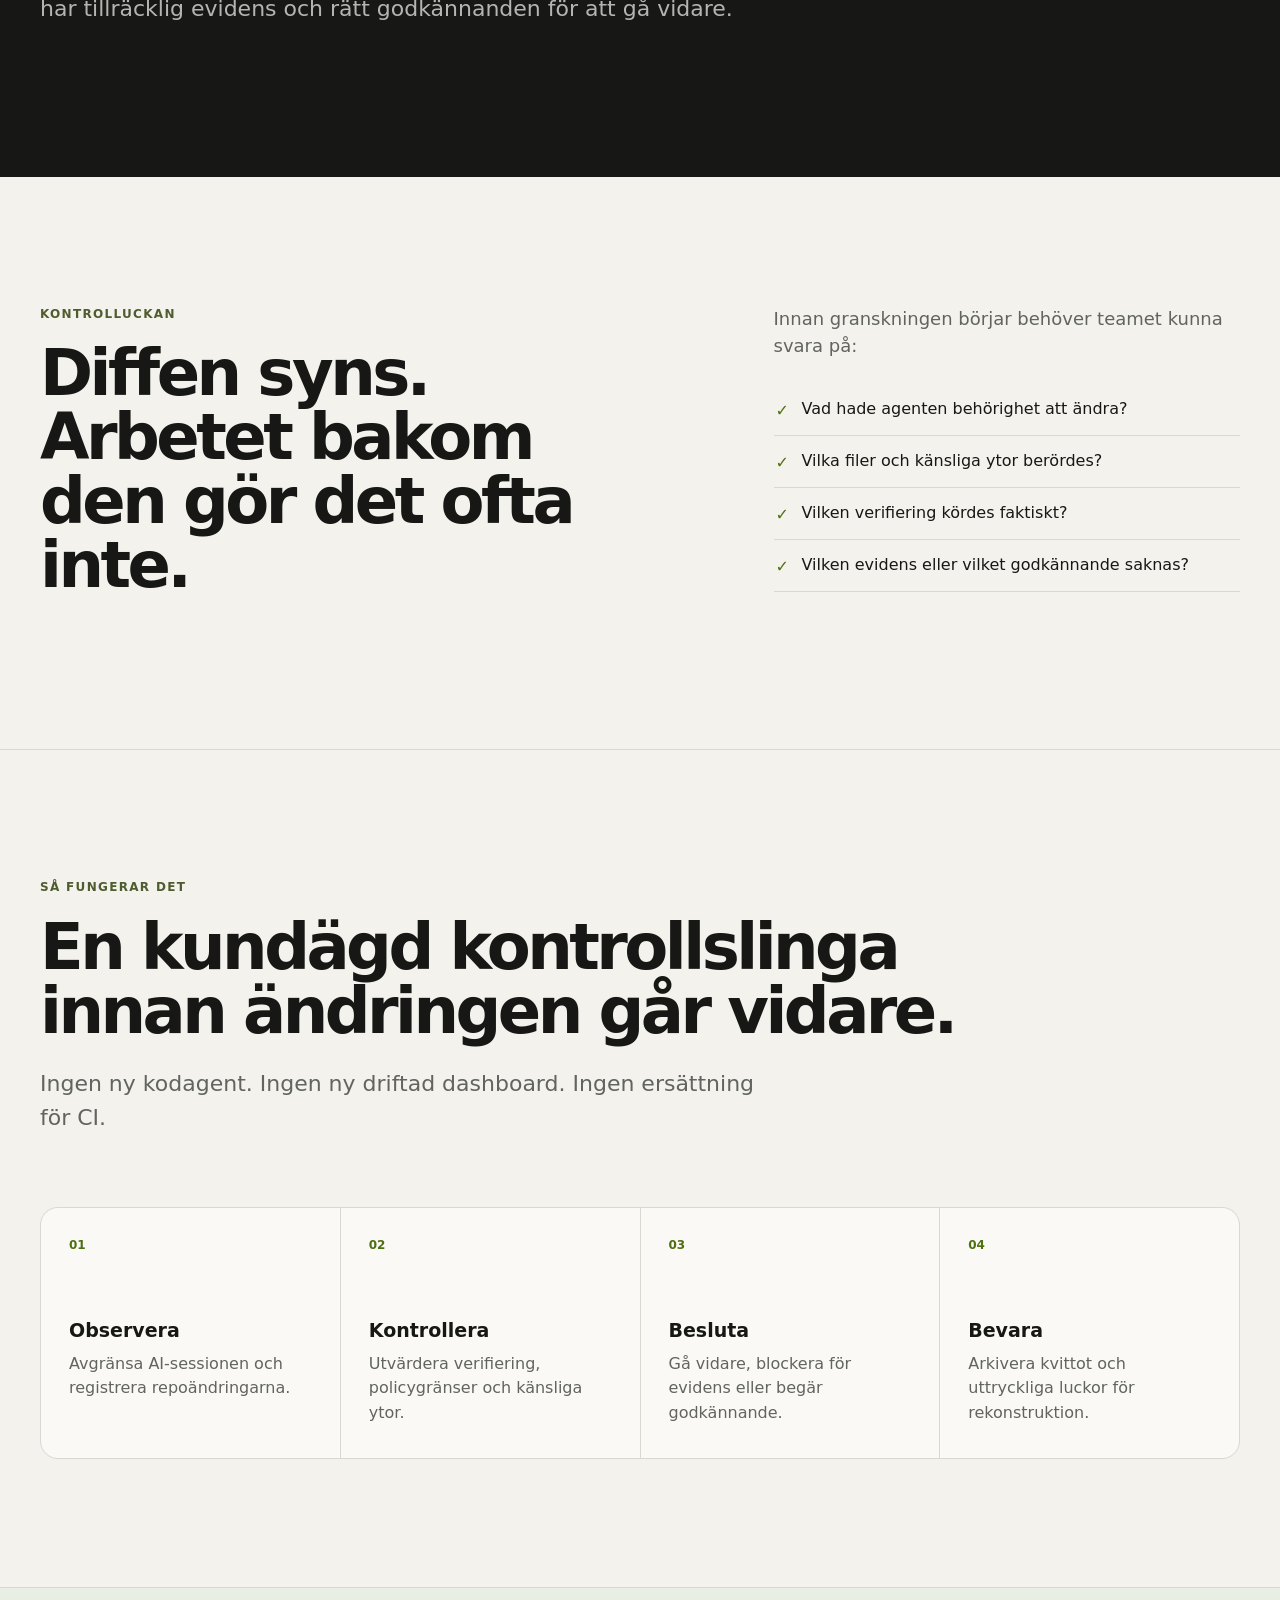
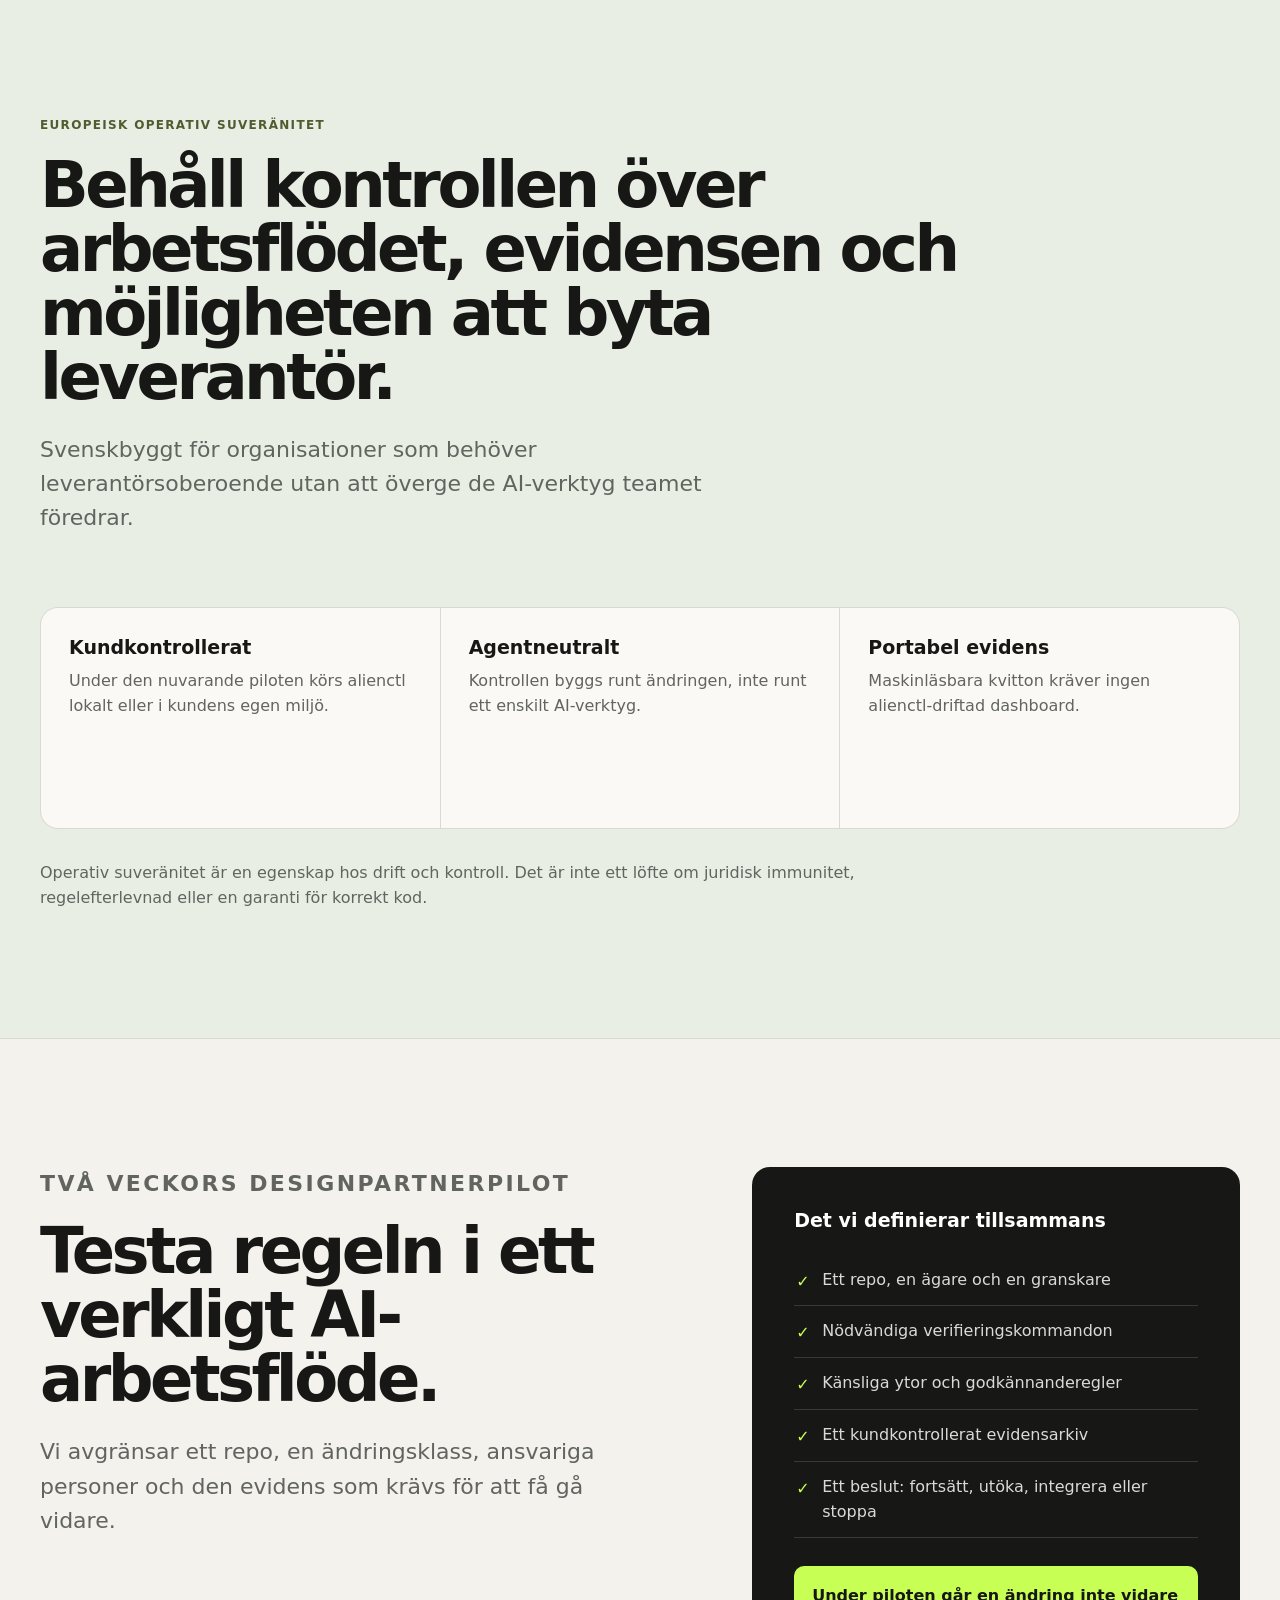
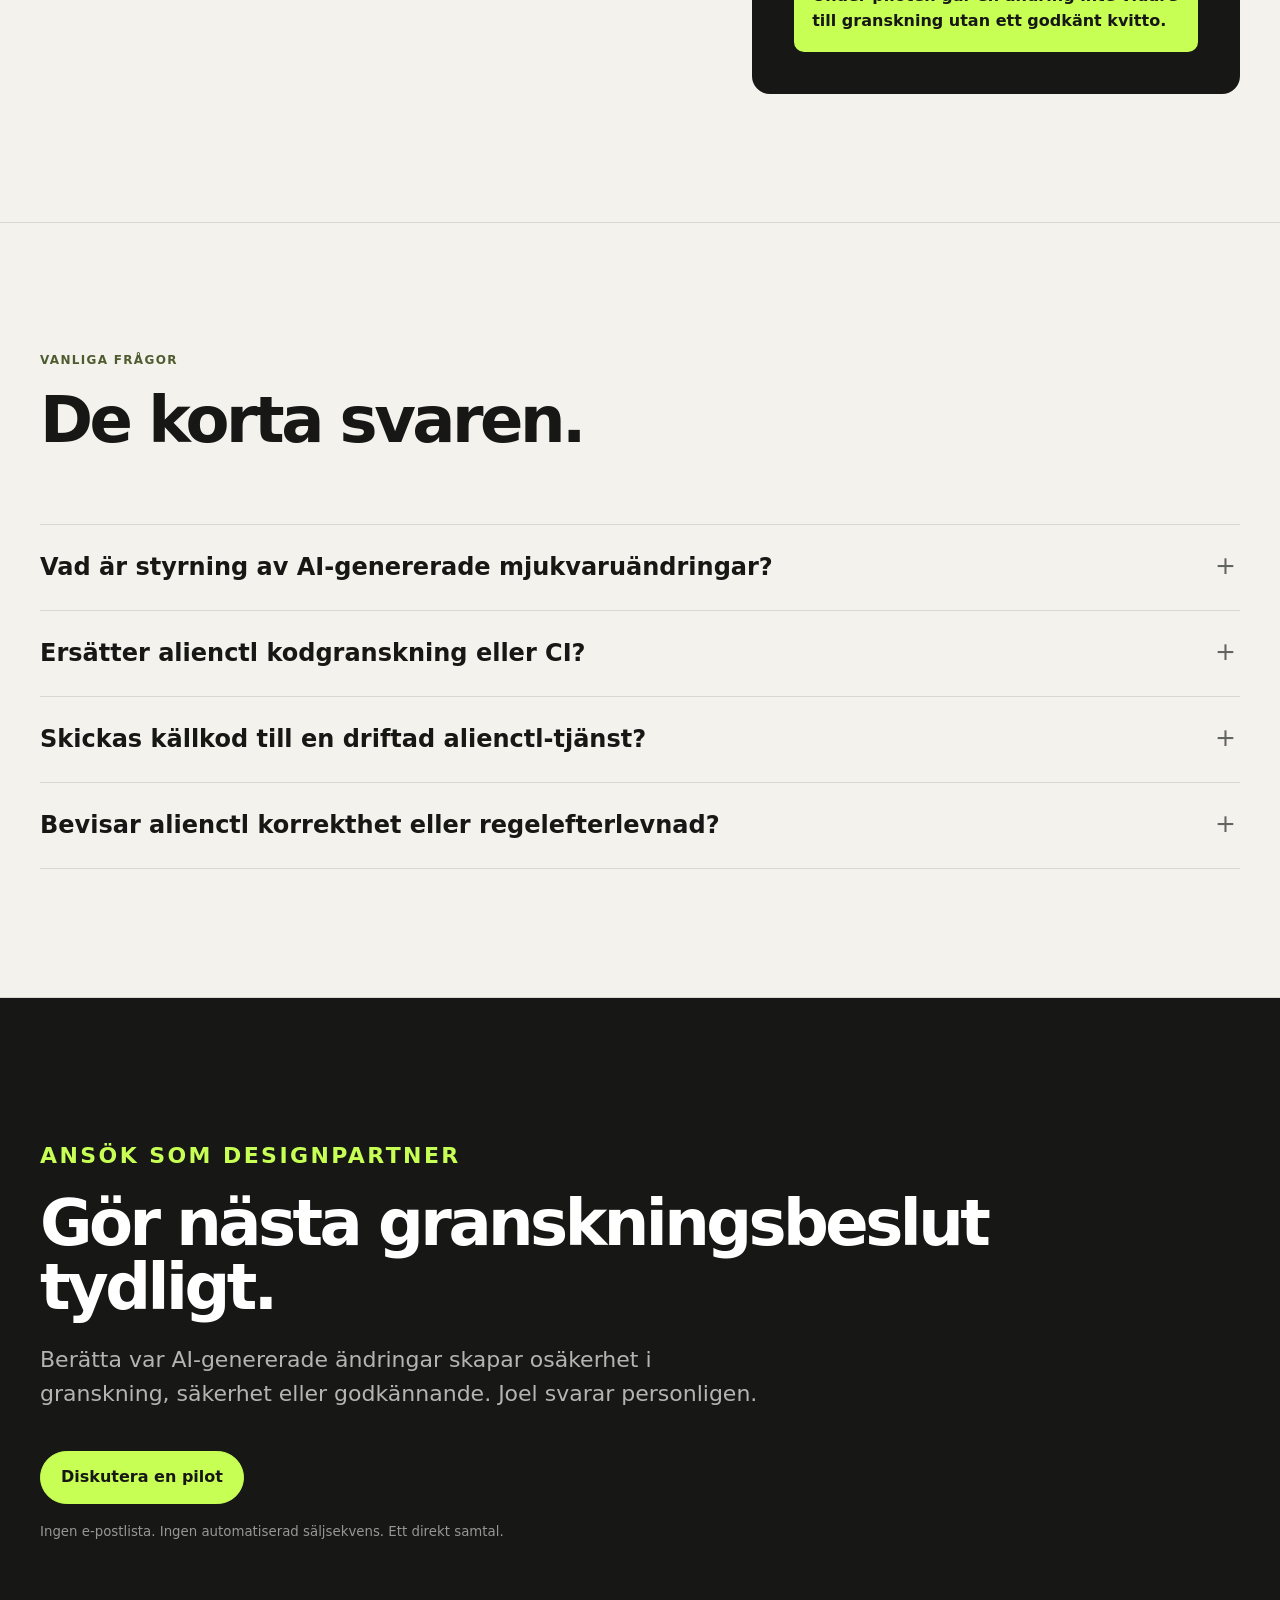
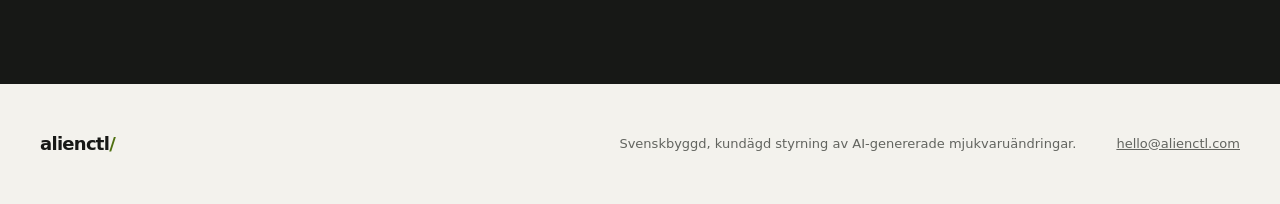
==== commit 2ed2cdb9: "Use hello@alienctl.com for public contact" ====
--- a/sv/index.html
+++ b/sv/index.html
@@ -28,7 +28,7 @@
             "@id": "https://alienctl.com/#organization",
             "name": "alienctl",
             "url": "https://alienctl.com/",
-            "email": "joel.rietz.le@gmail.com",
+            "email": "hello@alienctl.com",
             "sameAs": [
               "https://www.linkedin.com/company/alienctl/"
             ]
@@ -236,7 +236,7 @@
         <p class="section-kicker">Ansök som designpartner</p>
         <h2 id="apply-title">Gör nästa granskningsbeslut tydligt.</h2>
         <p>Berätta var AI-genererade ändringar skapar osäkerhet i granskning, säkerhet eller godkännande. Joel svarar personligen.</p>
-        <a class="button light" href="mailto:joel.rietz.le@gmail.com?subject=Svensk%20designpartnerpilot%20f%C3%B6r%20alienctl&amp;body=Organisation%3A%0ARoll%3A%0ALand%3A%0AAI-verktyg%3A%0ATyp%20av%20repo%3A%0ASt%C3%B6rsta%20gransknings-%20eller%20s%C3%A4kerhetsproblemet%3A%0A%C3%96nskad%20start%3A">Diskutera en pilot</a>
+        <a class="button light" href="mailto:hello@alienctl.com?subject=Svensk%20designpartnerpilot%20f%C3%B6r%20alienctl&amp;body=Organisation%3A%0ARoll%3A%0ALand%3A%0AAI-verktyg%3A%0ATyp%20av%20repo%3A%0ASt%C3%B6rsta%20gransknings-%20eller%20s%C3%A4kerhetsproblemet%3A%0A%C3%96nskad%20start%3A">Diskutera en pilot</a>
         <small>Ingen e-postlista. Ingen automatiserad säljsekvens. Ett direkt samtal.</small>
       </section>
     </main>
@@ -244,7 +244,7 @@
     <footer class="site-footer">
       <a class="brand footer-brand" href="/sv/">alienctl<span aria-hidden="true">/</span></a>
       <p>Svenskbyggd, kundägd styrning av AI-genererade mjukvaruändringar.</p>
-      <a href="mailto:joel.rietz.le@gmail.com">joel.rietz.le@gmail.com</a>
+      <a href="mailto:hello@alienctl.com">hello@alienctl.com</a>
     </footer>
   </body>
 </html>
